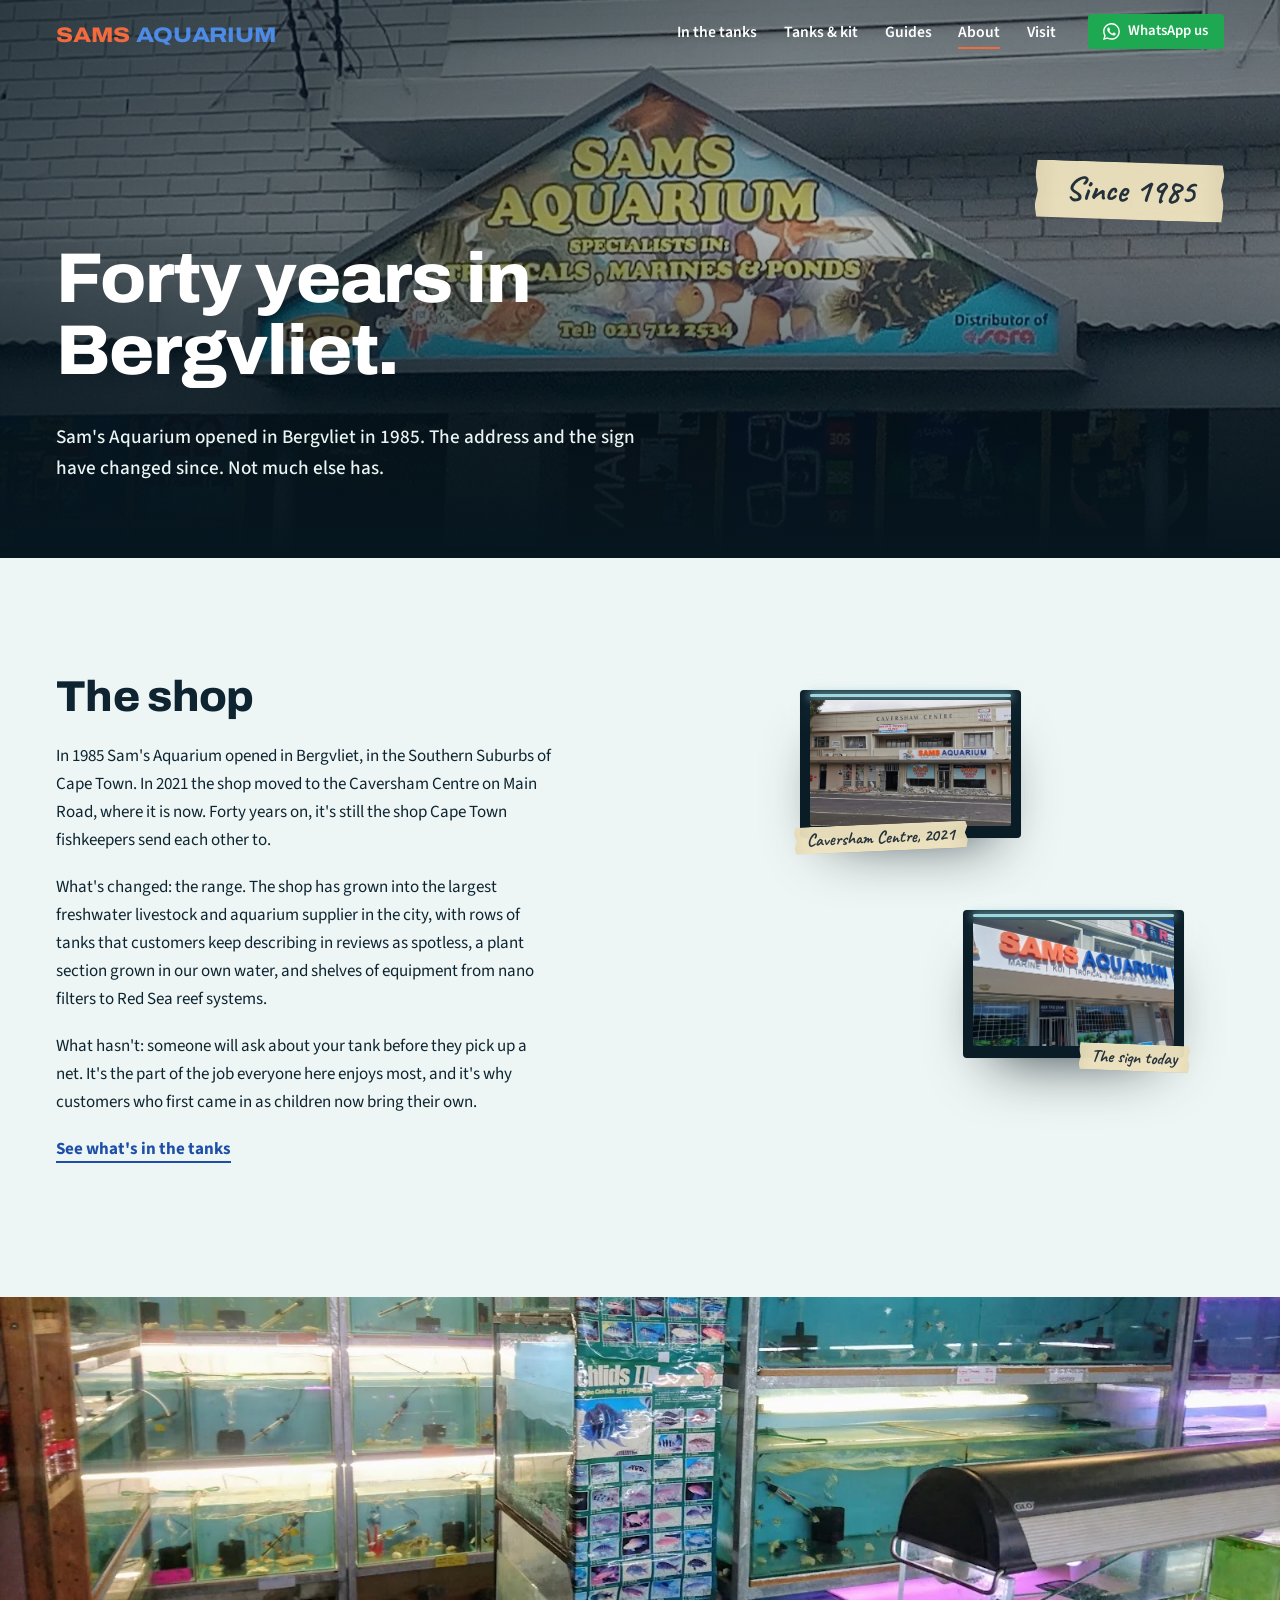
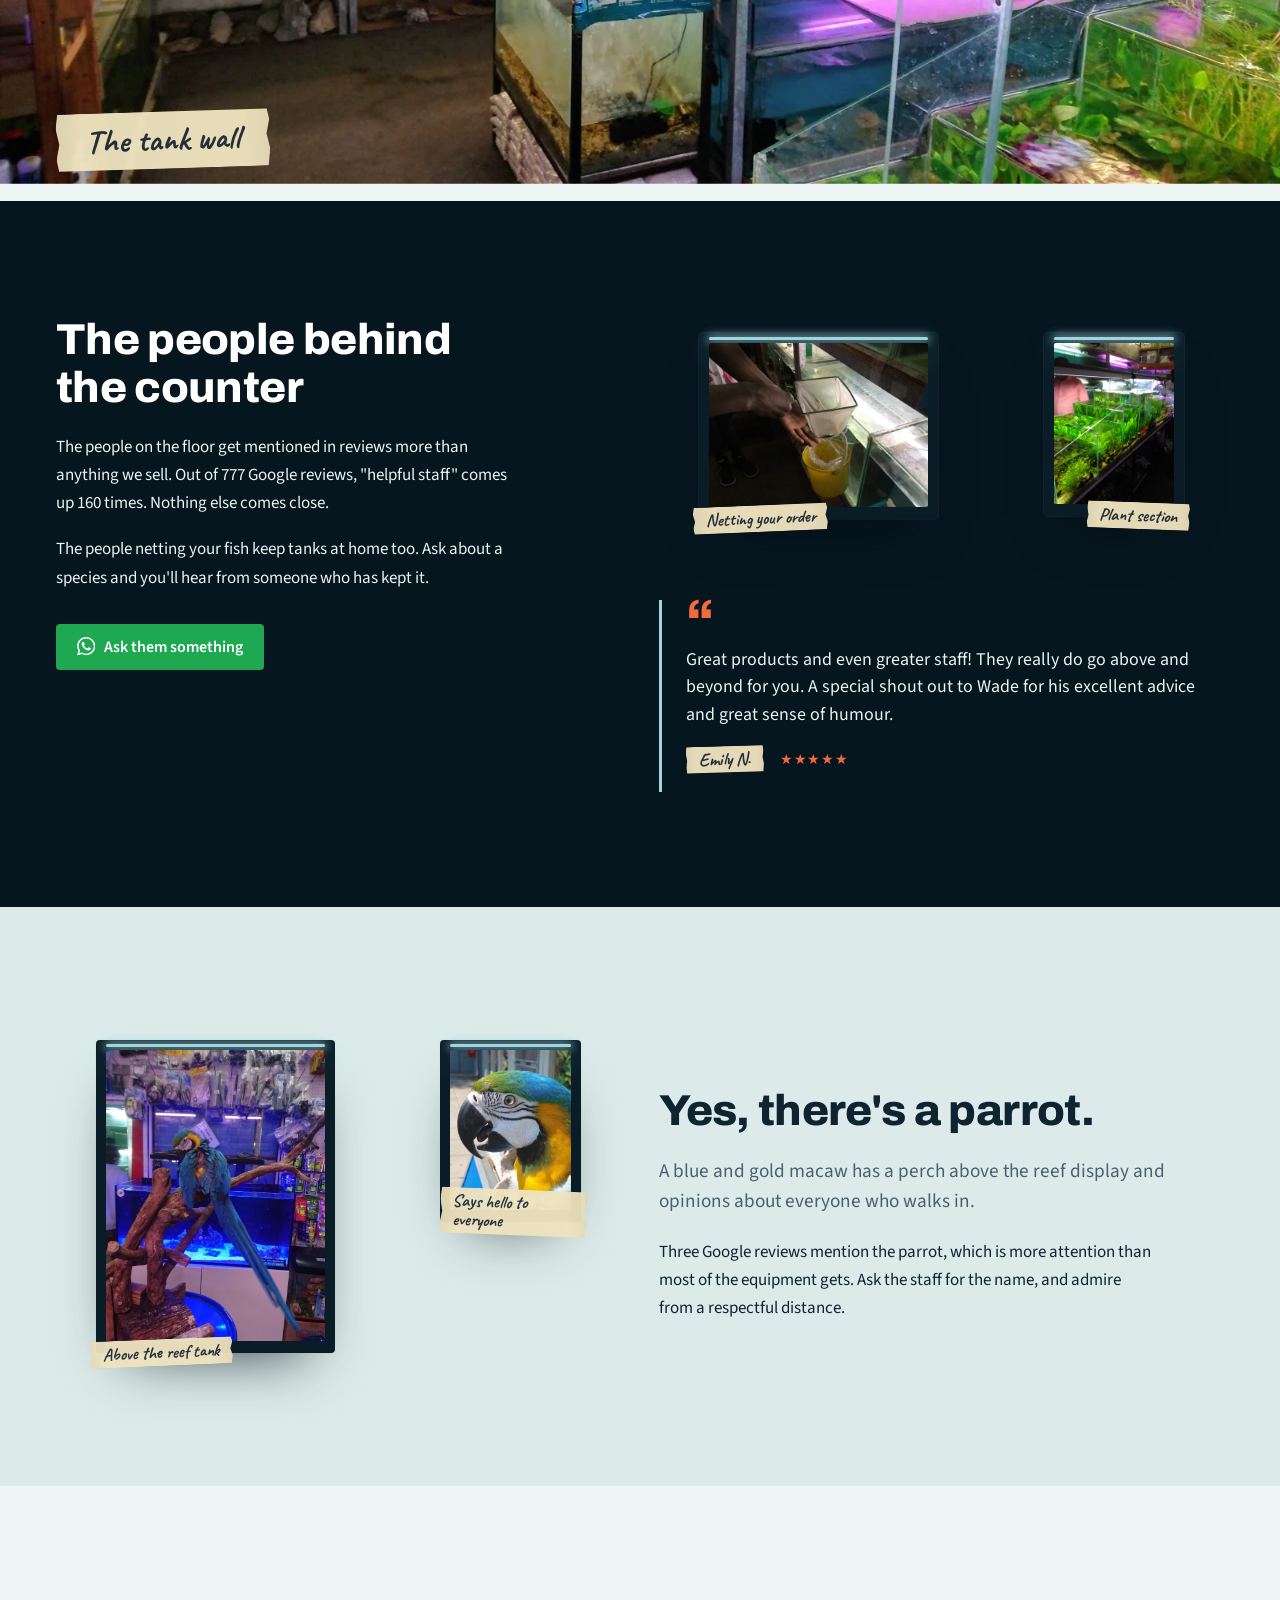
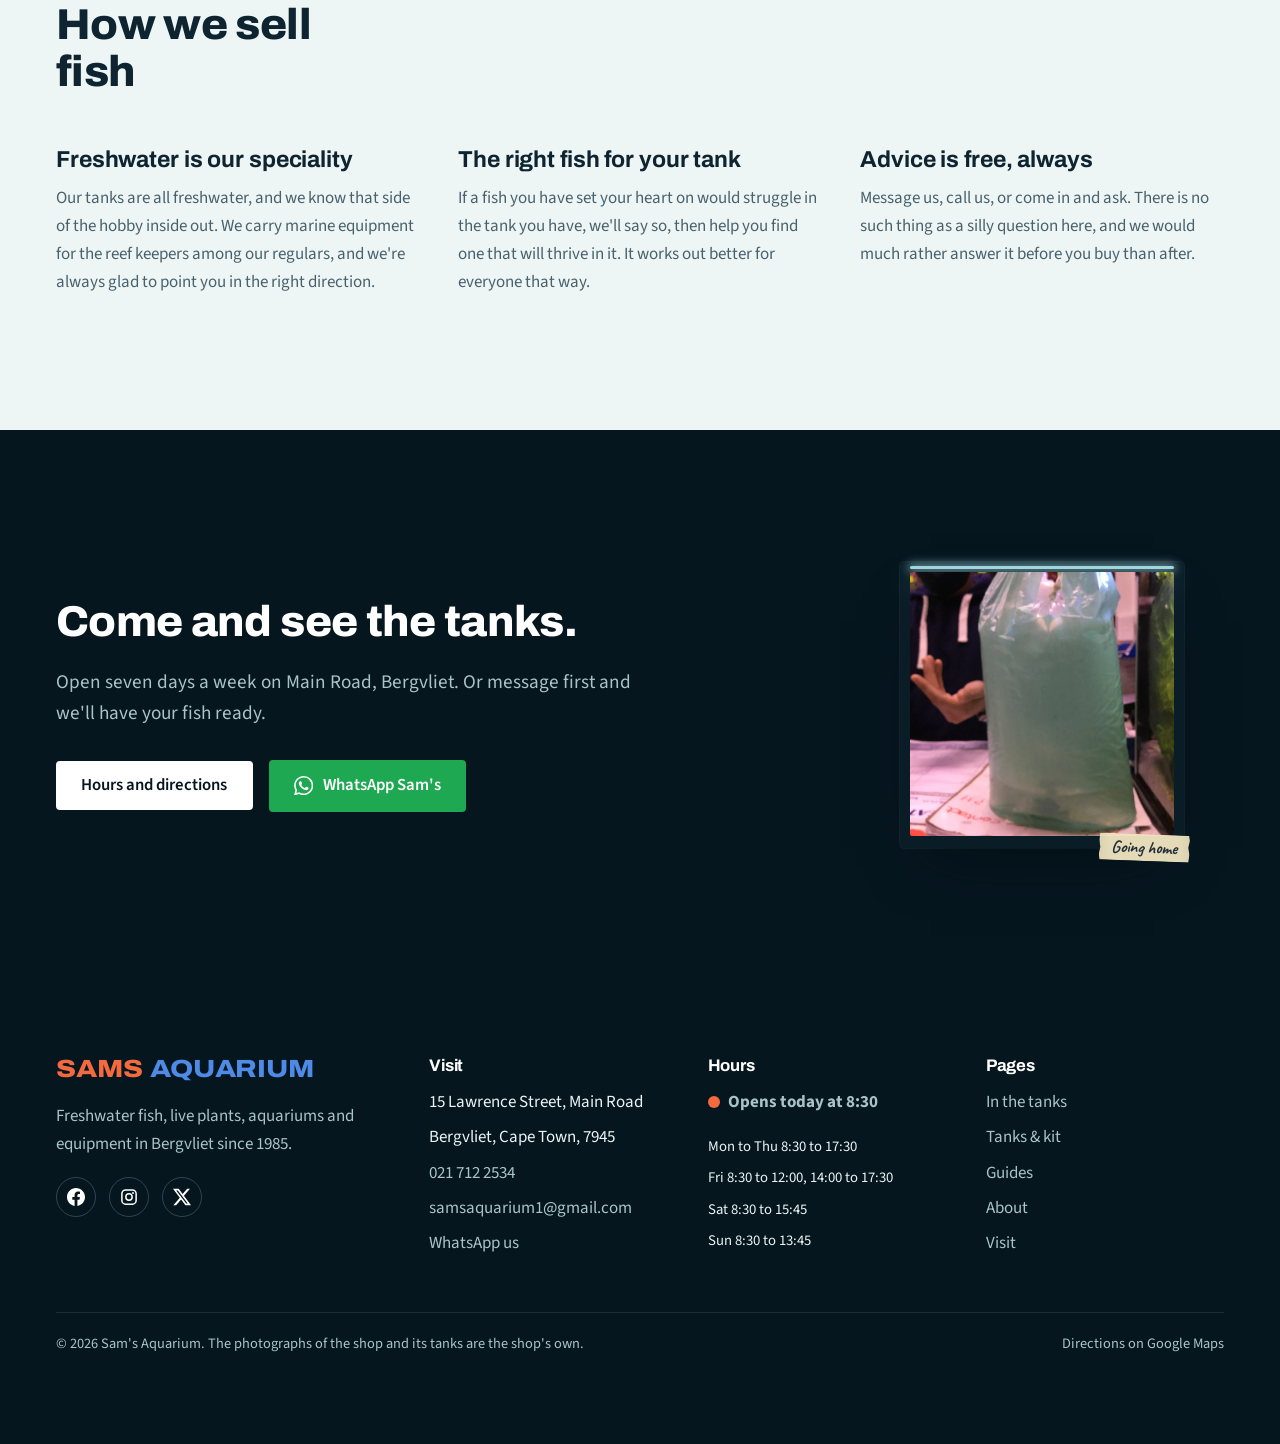
==== about.html @ 5127ecf3 "Sam's Aquarium website Static site: 12 pages, no build step. Preview deployment for the shop to revi" ====
<!DOCTYPE html>
<html lang="en-ZA">
<head>
<meta charset="utf-8">
<script>document.documentElement.classList.add('js');</script>
<meta name="viewport" content="width=device-width, initial-scale=1">
<title>About Sam's Aquarium | Forty years in Bergvliet, Cape Town</title>
<meta name="description" content="Sam's Aquarium opened in Bergvliet in 1985 and has grown into Cape Town's largest freshwater fish and aquarium shop. Meet the people, the tanks and the macaw.">
<link rel="canonical" href="https://samsaquarium.co.za/about.html">
<meta property="og:type" content="website">
<meta property="og:title" content="Forty years in Bergvliet: about Sam's Aquarium">
<meta property="og:description" content="Cape Town's freshwater fish shop since 1985.">
<meta property="og:image" content="https://samsaquarium.co.za/assets/img/storefront-old-sign.webp">
<meta name="theme-color" content="#06161f">
<link rel="icon" href="data:image/svg+xml,%3Csvg xmlns='http://www.w3.org/2000/svg' viewBox='0 0 40 40'%3E%3Ccircle cx='20' cy='20' r='20' fill='%230b2a38'/%3E%3Cpath d='M6 20C10 13 17 10 23 11c4 1 7 4 9 7l5-5v14l-5-5c-2 3-5 6-9 7C17 30 10 27 6 20z' fill='%23f26a3d'/%3E%3Ccircle cx='12' cy='18' r='1.8' fill='%2306161f'/%3E%3C/svg%3E">
<link rel="preconnect" href="https://fonts.googleapis.com">
<link rel="preconnect" href="https://fonts.gstatic.com" crossorigin>
<link href="https://fonts.googleapis.com/css2?family=Archivo:wdth,wght@94..112,600..800&family=Source+Sans+3:ital,wght@0,400..700;1,400..700&family=Caveat:wght@500..700&display=swap" rel="stylesheet">
<link rel="stylesheet" href="assets/css/site.css">
</head>
<body>
<svg xmlns="http://www.w3.org/2000/svg" style="display:none" aria-hidden="true">
  <symbol id="i-wa" viewBox="0 0 24 24"><path fill="currentColor" d="M17.472 14.382c-.297-.149-1.758-.867-2.03-.967-.273-.099-.471-.148-.67.15-.197.297-.767.966-.94 1.164-.173.199-.347.223-.644.075-.297-.15-1.255-.463-2.39-1.475-.883-.788-1.48-1.761-1.653-2.059-.173-.297-.018-.458.13-.606.134-.133.298-.347.446-.52.149-.174.198-.298.298-.497.099-.198.05-.371-.025-.52-.075-.149-.669-1.612-.916-2.207-.242-.579-.487-.5-.669-.51-.173-.008-.371-.01-.57-.01-.198 0-.52.074-.792.372-.272.297-1.04 1.016-1.04 2.479 0 1.462 1.065 2.875 1.213 3.074.149.198 2.096 3.2 5.077 4.487.709.306 1.262.489 1.694.625.712.227 1.36.195 1.871.118.571-.085 1.758-.719 2.006-1.413.248-.694.248-1.289.173-1.413-.074-.124-.272-.198-.57-.347m-5.421 7.403h-.004a9.87 9.87 0 0 1-5.031-1.378l-.361-.214-3.741.982.998-3.648-.235-.374a9.86 9.86 0 0 1-1.51-5.26c.001-5.45 4.436-9.884 9.888-9.884 2.64 0 5.122 1.03 6.988 2.898a9.825 9.825 0 0 1 2.893 6.994c-.003 5.45-4.437 9.884-9.885 9.884m8.413-18.297A11.815 11.815 0 0 0 12.05 0C5.495 0 .16 5.335.157 11.892c0 2.096.547 4.142 1.588 5.945L.057 24l6.305-1.654a11.882 11.882 0 0 0 5.683 1.448h.005c6.554 0 11.89-5.335 11.893-11.893a11.821 11.821 0 0 0-3.48-8.413z"/></symbol>
  <symbol id="i-mark" viewBox="0 0 40 40"><circle cx="20" cy="20" r="20" fill="#0b2a38"/><path d="M6 20C10 13 17 10 23 11c4 1 7 4 9 7l5-5v14l-5-5c-2 3-5 6-9 7C17 30 10 27 6 20z" fill="#f26a3d"/><circle cx="12" cy="18" r="1.8" fill="#06161f"/></symbol>
  <symbol id="i-fb" viewBox="0 0 24 24"><path fill="currentColor" d="M24 12.073c0-6.627-5.373-12-12-12s-12 5.373-12 12c0 5.99 4.388 10.954 10.125 11.854v-8.385H7.078v-3.47h3.047V9.43c0-3.007 1.792-4.669 4.533-4.669 1.312 0 2.686.235 2.686.235v2.953H15.83c-1.491 0-1.956.925-1.956 1.874v2.25h3.328l-.532 3.47h-2.796v8.385C19.612 23.027 24 18.062 24 12.073z"/></symbol>
  <symbol id="i-ig" viewBox="0 0 24 24"><rect x="2.5" y="2.5" width="19" height="19" rx="5" fill="none" stroke="currentColor" stroke-width="2"/><circle cx="12" cy="12" r="4.2" fill="none" stroke="currentColor" stroke-width="2"/><circle cx="17.4" cy="6.6" r="1.3" fill="currentColor"/></symbol>
  <symbol id="i-x" viewBox="0 0 24 24"><path fill="currentColor" d="M18.901 1.153h3.68l-8.04 9.19L24 22.846h-7.406l-5.8-7.584-6.638 7.584H.474l8.6-9.83L0 1.154h7.594l5.243 6.932ZM17.61 20.644h2.039L6.486 3.24H4.298Z"/></symbol>
</svg>
<a class="skip" href="#main">Skip to content</a>

<header class="nav">
  <div class="wrap nav__inner">
    <a class="brand" href="index.html" aria-label="Sams Aquarium home"><span class="wordmark"><b>Sams</b><span>Aquarium</span></span></a>
    <nav aria-label="Main">
      <ul class="nav__links">
        <li><a href="fish.html">In the tanks</a></li>
        <li><a href="aquariums.html">Tanks &amp; kit</a></li>
        <li><a href="guides.html">Guides</a></li>
        <li><a href="about.html">About</a></li>
        <li><a href="visit.html">Visit</a></li>
        <li><a class="btn btn--wa nav__cta" data-wa="I'd like to ask about what you have in stock." href="#"><svg><use href="#i-wa"/></svg>WhatsApp us</a></li>
      </ul>
    </nav>
    <button class="nav__burger" aria-expanded="false" aria-label="Open menu" aria-controls="menu"><svg viewBox="0 0 28 28" aria-hidden="true"><path d="M3 7h22M3 14h22M3 21h22" stroke="currentColor" stroke-width="2.5" stroke-linecap="round"/></svg></button>
  </div>
</header>
<div class="menu" id="menu">
  <ul>
    <li><a href="index.html">Home</a></li>
    <li><a href="fish.html">In the tanks</a></li>
    <li><a href="aquariums.html">Tanks &amp; kit</a></li>
    <li><a href="guides.html">Guides</a></li>
    <li><a href="about.html">About</a></li>
    <li><a href="visit.html">Visit</a></li>
  </ul>
  <a class="btn btn--wa btn--big" data-wa="I'd like to ask about what you have in stock." href="#">WhatsApp Sam's</a>
</div>

<main id="main">

  <section class="page-hero" aria-label="About Sam's Aquarium">
    <div class="hero__bg" data-parallax="0.12"><img src="assets/img/storefront-old-sign.webp" alt="The older Sam's Aquarium sign above the shop entrance" width="1600" height="1200" fetchpriority="high"></div>
    <div class="hero__veil"></div>
    <div class="hero__note"><span class="tape tape--lg tape--right">Since 1985</span></div>
    <div class="wrap hero__content">
      <h1>Forty years in Bergvliet.</h1>
      <p class="lead">Sam's Aquarium opened in Bergvliet in 1985. The address and the sign have changed since. Not much else has.</p>
    </div>
  </section>

  <section class="section">
    <div class="wrap split">
      <div class="c-6">
        <h2>The shop</h2>
        <p>In 1985 Sam's Aquarium opened in Bergvliet, in the Southern Suburbs of Cape Town. In 2021 the shop moved to the Caversham Centre on Main Road, where it is now. Forty years on, it's still the shop Cape Town fishkeepers send each other to.</p>
        <p>What's changed: the range. The shop has grown into the largest freshwater livestock and aquarium supplier in the city, with rows of tanks that customers keep describing in reviews as spotless, a plant section grown in our own water, and shelves of equipment from nano filters to Red Sea reef systems.</p>
        <p>What hasn't: someone will ask about your tank before they pick up a net. It's the part of the job everyone here enjoys most, and it's why customers who first came in as children now bring their own.</p>
        <p><a class="link" href="fish.html">See what's in the tanks</a></p>
      </div>
      <div class="push-5">
        <div class="tank-wall">
          <figure class="tank w-8"><div class="tank__img tank__img--wide"><img src="assets/img/caversham-centre.webp" alt="The Sam's Aquarium shopfront on Main Road, Bergvliet" width="1400" height="645" loading="lazy"></div><figcaption class="tank__label"><span class="tape tape--sm">Caversham Centre, 2021</span></figcaption></figure>
          <figure class="tank w-8 tank--label-right" style="grid-column:5 / span 8"><div class="tank__img tank__img--wide"><img src="assets/img/storefront-sign.webp" alt="The current sign: Marine, Koi, Tropical, Aquariums, Equipment, established 1985" width="1800" height="1012" loading="lazy"></div><figcaption class="tank__label"><span class="tape tape--sm">The sign today</span></figcaption></figure>
        </div>
      </div>
    </div>
  </section>

  <div class="para para--band">
    <img src="assets/img/tank-wall.webp" alt="A wall of stocked freshwater tanks inside the shop" width="1600" height="900" loading="lazy" data-parallax="0.15">
    <div class="para__caption"><span class="tape tape--lg">The tank wall</span></div>
  </div>

  <section class="section section--deep">
    <div class="wrap split">
      <div class="c-5">
        <h2>The people behind the counter</h2>
        <p>The people on the floor get mentioned in reviews more than anything we sell. Out of 777 Google reviews, "helpful staff" comes up 160 times. Nothing else comes close.</p>
        <p>The people netting your fish keep tanks at home too. Ask about a species and you'll hear from someone who has kept it.</p>
        <p class="mt-2"><a class="btn btn--wa" data-wa="I'd like some advice on my tank." href="#"><svg><use href="#i-wa"/></svg>Ask them something</a></p>
      </div>
      <div class="push">
        <div class="tank-wall">
          <figure class="tank w-7"><div class="tank__img"><img src="assets/img/netting-fish.webp" alt="A staff member netting fish from a tank" width="1200" height="900" loading="lazy"></div><figcaption class="tank__label"><span class="tape tape--sm">Netting your order</span></figcaption></figure>
          <figure class="tank w-5 tank--label-right"><div class="tank__img tank__img--tall"><img src="assets/img/plant-rows.webp" alt="Rows of planted tanks in the shop" width="1200" height="1600" loading="lazy"></div><figcaption class="tank__label"><span class="tape tape--sm">Plant section</span></figcaption></figure>
        </div>
        <article class="review mt-4">
          <blockquote>Great products and even greater staff! They really do go above and beyond for you. A special shout out to Wade for his excellent advice and great sense of humour.</blockquote>
          <footer><span class="tape tape--sm">Emily N.</span><span class="stars" aria-label="5 stars">★★★★★</span></footer>
        </article>
      </div>
    </div>
  </section>

  <section class="section section--surface">
    <div class="wrap split">
      <div class="c-6">
        <div class="tank-wall">
          <figure class="tank w-7"><div class="tank__img tank__img--tall"><img src="assets/img/macaw-reef.webp" alt="The blue and gold macaw on its perch above the reef display tank" width="1400" height="2489" loading="lazy"></div><figcaption class="tank__label"><span class="tape tape--sm">Above the reef tank</span></figcaption></figure>
          <figure class="tank w-5 tank--label-right"><div class="tank__img tank__img--tall"><img src="assets/img/macaw-portrait.webp" alt="Close-up of the macaw's face" width="1400" height="1867" loading="lazy"></div><figcaption class="tank__label"><span class="tape tape--sm">Says hello to everyone</span></figcaption></figure>
        </div>
      </div>
      <div class="push offset-top">
        <h2>Yes, there's a parrot.</h2>
        <p class="lead">A blue and gold macaw has a perch above the reef display and opinions about everyone who walks in.</p>
        <p>Three Google reviews mention the parrot, which is more attention than most of the equipment gets. Ask the staff for the name, and admire from a respectful distance.</p>
      </div>
    </div>
  </section>

  <section class="section">
    <div class="wrap">
      <div class="section-head">
        <h2>How we sell fish</h2>
      </div>
      <div class="split">
        <div class="c-4">
          <h3>Freshwater is our speciality</h3>
          <p class="dim">Our tanks are all freshwater, and we know that side of the hobby inside out. We carry marine equipment for the reef keepers among our regulars, and we're always glad to point you in the right direction.</p>
        </div>
        <div class="c-4">
          <h3>The right fish for your tank</h3>
          <p class="dim">If a fish you have set your heart on would struggle in the tank you have, we'll say so, then help you find one that will thrive in it. It works out better for everyone that way.</p>
        </div>
        <div class="c-4">
          <h3>Advice is free, always</h3>
          <p class="dim">Message us, call us, or come in and ask. There is no such thing as a silly question here, and we would much rather answer it before you buy than after.</p>
        </div>
      </div>
    </div>
  </section>

  <section class="section section--deep cta-band">
    <div class="wrap cta-band__inner">
      <div class="cta-band__body">
        <h2>Come and see the tanks.</h2>
        <p class="lead">Open seven days a week on Main Road, Bergvliet. Or message first and we'll have your fish ready.</p>
        <div class="cluster mt-2">
          <a class="btn btn--light btn--big" href="visit.html">Hours and directions</a>
          <a class="btn btn--wa btn--big" data-wa="I'd like to ask about what you have in stock." href="#"><svg><use href="#i-wa"/></svg>WhatsApp Sam's</a>
        </div>
      </div>
      <div class="cta-band__aside">
        <figure class="tank tank--label-right">
          <div class="tank__img tank__img--square"><img src="assets/img/fish-bag.webp" alt="A bag of fish being handed over the counter" width="1400" height="1050" loading="lazy"></div>
          <figcaption class="tank__label"><span class="tape tape--sm">Going home</span></figcaption>
        </figure>
      </div>
    </div>
  </section>

</main>

<footer class="footer">
  <div class="wrap footer__grid">
    <div>
      <a class="brand" href="index.html" aria-label="Sams Aquarium home"><span class="wordmark"><b>Sams</b><span>Aquarium</span></span></a>
      <p class="mt-1">Freshwater fish, live plants, aquariums and equipment in Bergvliet since 1985.</p>
      <div class="socials">
        <a href="https://www.facebook.com/samsaquariumbergvliet/" target="_blank" rel="noopener" aria-label="Sam's Aquarium on Facebook"><svg><use href="#i-fb"/></svg></a>
        <a href="https://www.instagram.com/samsaquarium/" target="_blank" rel="noopener" aria-label="Sam's Aquarium on Instagram"><svg><use href="#i-ig"/></svg></a>
        <a href="https://x.com/aquarium_sam" target="_blank" rel="noopener" aria-label="Sam's Aquarium on X"><svg><use href="#i-x"/></svg></a>
      </div>
    </div>
    <div>
      <h4>Visit</h4>
      <ul>
        <li>15 Lawrence Street, Main Road</li>
        <li>Bergvliet, Cape Town, 7945</li>
        <li><a href="tel:+27217122534">021 712 2534</a></li>
        <li><a href="mailto:samsaquarium1@gmail.com">samsaquarium1@gmail.com</a></li>
        <li><a data-wa="I'd like to ask about what you have in stock." href="#">WhatsApp us</a></li>
      </ul>
    </div>
    <div>
      <h4>Hours</h4>
      <p class="open-now" data-open-now>Open 7 days a week</p>
      <ul class="small">
        <li>Mon to Thu 8:30 to 17:30</li>
        <li>Fri 8:30 to 12:00, 14:00 to 17:30</li>
        <li>Sat 8:30 to 15:45</li>
        <li>Sun 8:30 to 13:45</li>
      </ul>
    </div>
    <div>
      <h4>Pages</h4>
      <ul>
        <li><a href="fish.html">In the tanks</a></li>
        <li><a href="aquariums.html">Tanks &amp; kit</a></li>
        <li><a href="guides.html">Guides</a></li>
        <li><a href="about.html">About</a></li>
        <li><a href="visit.html">Visit</a></li>
      </ul>
    </div>
  </div>
  <div class="wrap footer__bottom">
    <span>© <span data-year>2026</span> Sam's Aquarium. The photographs of the shop and its tanks are the shop's own.</span>
    <a href="https://maps.app.goo.gl/krWGz6CrjPNxJzxE7" target="_blank" rel="noopener">Directions on Google Maps</a>
  </div>
</footer>

<a class="wa-float" data-wa="I'd like to ask about what you have in stock." href="#" aria-label="Message Sam's Aquarium on WhatsApp"><svg><use href="#i-wa"/></svg><span>WhatsApp us</span></a>

<script src="assets/js/site.js"></script>
</body>
</html>
---- assets/css/site.css ----
/* ==========================================================================
   Sam's Aquarium — site.css
   Palette is taken from the shop itself: deep tank water, LED-lit glass,
   and the orange + blue of the sign on Main Road.
   ========================================================================== */

:root {
  --ink: #06161f;        /* deep water, the darkest tone on the site */
  --deep: #0b2a38;       /* tank depth */
  --teal: #146475;       /* mid water */
  --teal-2: #1e8a9a;     /* lit water */
  --glass: #9fd6dd;      /* LED strip on glass */
  --foam: #eef6f5;       /* light page background (pale aqua, not cream) */
  --foam-2: #dcebea;     /* light surface, a tone down */
  --orange: #f26a3d;     /* the sign */
  --orange-2: #d8532a;   /* pressed orange */
  --blue: #1e4fa8;       /* the sign */
  --tape: #efe3bf;       /* masking tape on the tanks */
  --tape-ink: #23303a;   /* marker on tape */
  --wa: #25d366;         /* WhatsApp green, used only on WhatsApp actions */
  --wa-2: #1da851;

  --text: #0e2430;
  --text-dim: #48616d;
  --on-dark: #eaf4f3;
  --on-dark-dim: #a9c4c8;

  --font: "Archivo", "Helvetica Neue", Arial, sans-serif;
  --font-body: "Source Sans 3", "Segoe UI", "Helvetica Neue", Arial, sans-serif;
  --hand: "Caveat", "Segoe Print", cursive;

  --wrap: 1240px;
  --gutter: clamp(16px, 5vw, 56px);
  --radius: 6px;
  --shadow-tank: 0 30px 60px -30px rgba(2, 12, 18, .8), 0 0 0 1px rgba(159, 214, 221, .08);
  --ease: cubic-bezier(.22, .61, .36, 1);
}

/* --------------------------------------------------------------------------
   Base
   -------------------------------------------------------------------------- */
*, *::before, *::after { box-sizing: border-box; }
html { scroll-behavior: smooth; -webkit-text-size-adjust: 100%; }
body {
  margin: 0;
  font-family: var(--font-body);
  font-size: 1.0625rem;
  line-height: 1.65;
  color: var(--text);
  background: var(--foam);
  font-variation-settings: "wdth" 100;
  -webkit-font-smoothing: antialiased;
  overflow-x: hidden;
}
img { display: block; max-width: 100%; height: auto; }
a { color: inherit; }
p { margin: 0 0 1.1em; max-width: 62ch; }
ul, ol { padding-left: 1.2em; }
li { margin-bottom: .35em; }
strong { font-weight: 700; }
:focus-visible { outline: 3px solid var(--orange); outline-offset: 3px; }
.sr-only { position: absolute; width: 1px; height: 1px; overflow: hidden; clip: rect(0 0 0 0); white-space: nowrap; }
.skip {
  position: absolute; left: 12px; top: -60px; z-index: 200;
  background: var(--orange); color: #fff; padding: .6em 1em; border-radius: var(--radius);
  font-weight: 700; text-decoration: none;
}
.skip:focus { top: 12px; }

/* Type scale: base 17px, ratio ~1.25, headlines lean on Archivo's width axis */
h1, h2, h3, h4 { margin: 0 0 .5em; font-family: var(--font); line-height: 1.1; font-weight: 700; letter-spacing: -.015em; }
h1 { font-size: clamp(2.5rem, 5.6vw, 4.4rem); font-weight: 800; font-variation-settings: "wdth" 104; line-height: 1.02; }
h2 { font-size: clamp(1.8rem, 3.4vw, 2.7rem); font-weight: 800; font-variation-settings: "wdth" 102; }
h3 { font-size: clamp(1.2rem, 1.8vw, 1.45rem); font-variation-settings: "wdth" 100; font-weight: 700; letter-spacing: -.005em; }
h4 { font-size: 1.05rem; font-weight: 700; }
.display {
  font-family: var(--font);
  font-size: clamp(2.7rem, 7.2vw, 5.9rem);
  font-weight: 800;
  font-variation-settings: "wdth" 106;
  line-height: 1.0;
  letter-spacing: -.022em;
}
.lead { font-size: clamp(1.13rem, 1.5vw, 1.3rem); line-height: 1.58; color: var(--text-dim); max-width: 58ch; }
.on-dark .lead, .section--deep .lead { color: var(--on-dark-dim); }
.small { font-size: .92rem; font-variation-settings: "wdth" 94; }
.dim { color: var(--text-dim); }
.on-dark .dim, .section--deep .dim { color: var(--on-dark-dim); }
.measure { max-width: 62ch; }
.nowrap { white-space: nowrap; }

/* --------------------------------------------------------------------------
   Layout
   -------------------------------------------------------------------------- */
.wrap { width: min(100% - 2 * var(--gutter), var(--wrap)); margin-inline: auto; }
.section { padding-block: clamp(4rem, 9vw, 7.5rem); position: relative; }
.section--tight { padding-block: clamp(2.5rem, 5vw, 4rem); }
.section--deep { background: var(--ink); color: var(--on-dark); }
.section--deep h1, .section--deep h2, .section--deep h3 { color: #fff; }
.section--surface { background: var(--foam-2); }
.section--white { background: #fff; }

.split { display: grid; grid-template-columns: repeat(12, 1fr); gap: clamp(1.5rem, 3vw, 3rem); align-items: start; }
.split > .c-7 { grid-column: span 7; }
.split > .c-6 { grid-column: span 6; }
.split > .c-5 { grid-column: span 5; }
.split > .c-4 { grid-column: span 4; }
.split > .c-8 { grid-column: span 8; }
.split > .push { grid-column: 7 / span 6; }
.split > .push-5 { grid-column: 8 / span 5; }
.split > .offset-top { padding-top: clamp(1rem, 5vw, 5rem); }
@media (max-width: 900px) {
  .split > [class*="c-"], .split > .push, .split > .push-5 { grid-column: 1 / -1; }
  .split > .offset-top { padding-top: 0; }
}

.stack > * + * { margin-top: 1.25rem; }
.cluster { display: flex; flex-wrap: wrap; gap: .8rem 1rem; align-items: center; }

/* Section heading with an optional hand-written tape note beside it */
.section-head { margin-bottom: clamp(2rem, 4vw, 3.5rem); max-width: 40ch; }
@media (max-width: 600px) { .section-head { max-width: none; } }
/* headings marked h-fit are sized by site.js to sit on one line on a phone */
.h-fit.is-fit { white-space: nowrap; }
.section-head h2 { margin-bottom: .35em; }

/* --------------------------------------------------------------------------
   Buttons: solid, square-cornered, no glow, no lift
   -------------------------------------------------------------------------- */
.btn {
  font-family: var(--font-body);
  display: inline-flex; align-items: center; gap: .55em;
  padding: .8em 1.25em;
  border-radius: 4px;
  background: var(--orange); color: #fff;
  font-weight: 600; font-size: 1rem; line-height: 1;
  text-decoration: none; border: 1.5px solid transparent;
  transition: background-color .2s, color .2s, border-color .2s;
  cursor: pointer;
}
.btn:hover { background: var(--orange-2); }
.btn svg { width: 1.15em; height: 1.15em; flex: none; }
.btn--wa { background: #1da851; }
.btn--wa:hover { background: #178f45; }
.btn--ghost { background: transparent; color: inherit; border-color: currentColor; }
.btn--ghost:hover { background: rgba(14, 36, 48, .06); }
.section--deep .btn--ghost:hover, .page-hero .btn--ghost:hover { background: rgba(255, 255, 255, .1); }
.btn--light { background: #fff; color: var(--ink); }
.btn--light:hover { background: var(--foam-2); }
.btn--big { font-size: 1.05rem; padding: .9em 1.45em; }
.nav__cta.btn { padding: .55em 1em; font-size: .92rem; }
.link {
  color: var(--blue); font-weight: 700; text-decoration: none;
  background-image: linear-gradient(currentColor, currentColor);
  background-size: 100% 2px; background-repeat: no-repeat; background-position: 0 100%;
  padding-bottom: 2px;
}
.section--deep .link, .on-dark .link { color: var(--glass); }
.link:hover { background-size: 0 2px; }

/* --------------------------------------------------------------------------
   Masking tape labels (copied from the real tank labels in the shop)
   -------------------------------------------------------------------------- */
.tape {
  display: inline-block;
  font-family: var(--hand);
  font-weight: 700;
  font-size: 1.35rem;
  line-height: 1.1;
  color: var(--tape-ink);
  background:
    linear-gradient(90deg, rgba(0, 0, 0, .04), transparent 12%, transparent 88%, rgba(0, 0, 0, .04)),
    var(--tape);
  padding: .3em .9em .35em;
  transform: rotate(-2deg);
  box-shadow: 0 2px 4px rgba(0, 0, 0, .18);
  clip-path: polygon(1% 0, 99% 2%, 100% 20%, 98.5% 45%, 100% 70%, 99% 100%, 1% 98%, 0 78%, 1.5% 52%, 0 25%);
  opacity: .96;
}
.tape--right { transform: rotate(1.5deg); }
.tape--sm { font-size: 1.1rem; padding: .2em .7em .25em; }
.tape--lg { font-size: clamp(1.6rem, 2.6vw, 2.2rem); }
.tape--price { color: var(--orange-2); }

/* --------------------------------------------------------------------------
   The "tank": the one layout primitive used for photos of what's in the shop.
   Dark frame, a light strip along the top that switches on when it scrolls
   into view, and a tape label like the ones on the real tanks.
   -------------------------------------------------------------------------- */
.tank {
  position: relative;
  background: #0a1d27;
  border-radius: 4px;
  padding: 10px 10px 12px;
  box-shadow: var(--shadow-tank);
  overflow: visible;
}
.tank::before {
  content: "";
  position: absolute; left: 10px; right: 10px; top: 4px; height: 3px;
  border-radius: 2px;
  background: #22434f;
  transition: background-color .9s var(--ease), box-shadow .9s var(--ease);
}
.tank.is-lit::before {
  background: var(--glass);
  box-shadow: 0 0 10px 2px rgba(159, 214, 221, .7), 0 12px 30px 6px rgba(159, 214, 221, .12);
}
.tank__img { border-radius: 2px; overflow: hidden; aspect-ratio: 4 / 3; background: var(--deep); }
.tank__img--tall { aspect-ratio: 3 / 4; }
.tank__img--wide { aspect-ratio: 16 / 10; }
.tank__img--square { aspect-ratio: 1; }
.tank__img img {
  width: 100%; height: 100%; object-fit: cover;
  filter: brightness(.8) saturate(.95);
  transition: filter 1s var(--ease), transform 1.4s var(--ease);
}
.tank.is-lit .tank__img img { filter: brightness(1) saturate(1); }
.tank:hover .tank__img img { transform: scale(1.03); }
.tank__label { position: absolute; left: -6px; bottom: -14px; z-index: 2; }
.tank__label .tape { transform: rotate(-2.5deg); }
.tank--label-right .tank__label { left: auto; right: -6px; }
.tank--label-right .tank__label .tape { transform: rotate(2deg); }

/* A wall of tanks, as in the shop */
.tank-wall { display: grid; grid-template-columns: repeat(12, 1fr); gap: clamp(1.5rem, 3vw, 2.5rem) clamp(1rem, 2vw, 1.75rem); }
.tank-wall > * { grid-column: span 4; align-self: start; }
.tank-wall > .w-6 { grid-column: span 6; }
.tank-wall > .w-8 { grid-column: span 8; }
.tank-wall > .w-3 { grid-column: span 3; }
.tank-wall > .w-5 { grid-column: span 5; }
.tank-wall > .w-7 { grid-column: span 7; }
@media (max-width: 900px) {
  .tank-wall > *, .tank-wall > .w-6, .tank-wall > .w-8, .tank-wall > .w-3, .tank-wall > .w-5, .tank-wall > .w-7 { grid-column: span 6; }
}
@media (max-width: 560px) {
  .tank-wall > *, .tank-wall > .w-6, .tank-wall > .w-8, .tank-wall > .w-3, .tank-wall > .w-5, .tank-wall > .w-7 { grid-column: 1 / -1; }
}

/* Category entries: a tank plus a paragraph of what's usually in it */
.stock { display: grid; grid-template-columns: repeat(12, 1fr); gap: clamp(1.5rem, 3vw, 3rem); align-items: center; padding-block: clamp(2rem, 4vw, 3.5rem); }
.stock + .stock { border-top: 1px solid rgba(14, 36, 48, .1); }
.section--deep .stock + .stock { border-top-color: rgba(159, 214, 221, .12); }
.stock__media { grid-column: span 5; }
.stock__body { grid-column: 7 / span 6; }
.stock:nth-child(even) .stock__media { grid-column: 8 / span 5; grid-row: 1; }
.stock:nth-child(even) .stock__body { grid-column: 1 / span 6; grid-row: 1; }
.stock__body h3 { font-size: clamp(1.5rem, 2.4vw, 2rem); }
.stock__list { columns: 2; column-gap: 2rem; padding-left: 1.1em; margin: 1rem 0 1.25rem; }
.stock__list li { break-inside: avoid; }
@media (max-width: 900px) {
  .stock__media, .stock__body, .stock:nth-child(even) .stock__media, .stock:nth-child(even) .stock__body { grid-column: 1 / -1; grid-row: auto; }
  .stock__list { columns: 1; }
}

/* --------------------------------------------------------------------------
   Navigation
   -------------------------------------------------------------------------- */
.nav {
  position: fixed; inset: 0 0 auto 0; z-index: 100;
  padding-block: 14px;
  color: #fff;
  transition: background-color .4s var(--ease), padding .4s var(--ease), box-shadow .4s var(--ease);
}
.nav.is-solid { position: sticky; }
.nav.is-scrolled, .nav.is-solid {
  background: rgba(6, 22, 31, .88);
  backdrop-filter: blur(14px);
  -webkit-backdrop-filter: blur(14px);
  padding-block: 8px;
  box-shadow: 0 1px 0 rgba(159, 214, 221, .12);
}
.nav__inner { display: flex; align-items: center; justify-content: space-between; gap: 1rem; }
.brand { display: inline-flex; align-items: center; gap: .55rem; text-decoration: none; color: #fff; }
.brand__mark { width: 40px; height: 40px; flex: none; }
.brand__word { font-family: var(--font); font-weight: 800; font-variation-settings: "wdth" 108; letter-spacing: -.02em; font-size: 1.35rem; line-height: 1; }
.brand__word em { font-style: normal; color: var(--orange); }
.brand__word small { display: block; font-weight: 500; font-variation-settings: "wdth" 96; font-size: .72rem; letter-spacing: .01em; color: var(--on-dark-dim); margin-top: 3px; }
.nav__links { display: flex; gap: clamp(.6rem, 1.6vw, 1.5rem); align-items: center; list-style: none; margin: 0; padding: 0; }
.nav__links a { position: relative; text-decoration: none; font-weight: 600; font-size: .98rem; padding: .5em .2em; }
.nav__links a::after { content: ""; position: absolute; left: .2em; right: .2em; bottom: .1em; height: 2px; background: var(--orange); transform: scaleX(0); transform-origin: left; transition: transform .32s var(--ease); }
.nav__links a:hover::after, .nav__links a[aria-current="page"]::after { transform: scaleX(1); }
.nav__links .btn::after { display: none; }
.nav__cta { margin-left: .5rem; }
.nav__burger {
  display: none; width: 46px; height: 46px; border: 0; background: transparent; color: #fff; cursor: pointer;
  border-radius: 8px;
}
.nav__burger svg { width: 28px; height: 28px; }
@media (max-width: 900px) {
  .nav__links { display: none; }
  .nav__burger { display: inline-grid; place-items: center; }
  .nav__cta { display: none; }
}
.menu {
  position: fixed; inset: 0; z-index: 99; background: var(--ink); color: #fff;
  display: grid; align-content: center; padding: 20vh var(--gutter) 10vh;
  transform: translateY(-100%); transition: transform .5s var(--ease); visibility: hidden;
}
.menu.is-open { transform: none; visibility: visible; }
.menu ul { list-style: none; margin: 0; padding: 0; }
.menu a { text-decoration: none; font-family: var(--font); font-size: clamp(2rem, 8vw, 3rem); font-weight: 800; font-variation-settings: "wdth" 104; line-height: 1.3; display: block; }
.menu a[aria-current="page"] { color: var(--orange); }
.menu .btn { margin-top: 2rem; font-size: 1.1rem; justify-self: start; font-variation-settings: "wdth" 100; line-height: 1; }
body.menu-open { overflow: hidden; }

/* --------------------------------------------------------------------------
   Home hero: the words beside the photograph, neither covering the other
   -------------------------------------------------------------------------- */
.home-hero {
  display: grid; grid-template-columns: minmax(0, 46fr) minmax(0, 54fr);
  background: var(--foam); color: var(--text);
  min-height: min(780px, calc(100svh - 56px));
}
.home-hero__text {
  display: grid; align-items: center;
  padding: clamp(3rem, 7vw, 6rem) clamp(1.5rem, 4vw, 3.5rem) clamp(3rem, 7vw, 6rem) max(var(--gutter), calc((100vw - var(--wrap)) / 2));
}
.home-hero__inner { max-width: 34rem; }
.home-hero .display { color: var(--ink); font-size: clamp(2.4rem, 4.6vw, 4.4rem); max-width: 13ch; margin-bottom: .4em; }
.home-hero .lead { color: var(--text-dim); max-width: 44ch; }
.home-hero__ctas { margin-top: 1.6rem; }
.home-hero__photo { position: relative; margin: 0; overflow: hidden; background: var(--ink); min-height: 380px; }
.home-hero__photo img { position: absolute; inset: -6% 0; width: 100%; height: 112%; object-fit: cover; object-position: 50% 50%; will-change: transform; }
.home-hero__photo figcaption { position: absolute; left: clamp(1rem, 3vw, 2rem); bottom: clamp(1rem, 3vw, 2rem); z-index: 2; }
@media (max-width: 900px) {
  .home-hero { grid-template-columns: 1fr; min-height: 0; }
  .home-hero__photo { order: -1; aspect-ratio: 4 / 3; max-height: 62vh; min-height: 0; }
  .home-hero__text { padding: clamp(2.2rem, 7vw, 3.5rem) var(--gutter); }
}

/* Shared by the inner page heroes */
.hero__bg { position: absolute; inset: -12% 0; z-index: 0; will-change: transform; }
.hero__bg img { width: 100%; height: 100%; object-fit: cover; object-position: center 40%; }
.hero__veil {
  position: absolute; inset: 0; z-index: 1;
  background:
    linear-gradient(180deg, rgba(6, 22, 31, .5) 0%, rgba(6, 22, 31, .22) 40%, rgba(6, 22, 31, .72) 78%, var(--ink) 100%),
    linear-gradient(90deg, rgba(6, 22, 31, .6) 0%, rgba(6, 22, 31, .1) 62%);
}
.hero__content { position: relative; z-index: 3; padding-block: clamp(1rem, 3vh, 2rem); }
.hero__ctas { margin-top: 1.6rem; }
.hero__note { position: absolute; z-index: 3; right: var(--gutter); top: 18vh; }
@media (max-width: 900px) { .hero__note { top: auto; bottom: calc(100% - 20vh); right: var(--gutter); } }
@media (max-width: 600px) { .hero__note { display: none; } }

/* Page hero for inner pages: shorter, photo with parallax */
.page-hero {
  position: relative; min-height: 62svh; display: grid; align-items: end;
  color: #fff; overflow: hidden; background: var(--ink); padding-top: 110px;
}
.page-hero--short { min-height: 46svh; }
.page-hero .hero__content { padding-bottom: clamp(2.5rem, 6vh, 4rem); }
.page-hero h1 { max-width: 14ch; }
.page-hero .lead { color: var(--on-dark); font-weight: 500; }

.section--deep > .wrap { position: relative; z-index: 1; }

/* --------------------------------------------------------------------------
   Home: the problem, the guide, the plan
   -------------------------------------------------------------------------- */
.problem { display: grid; grid-template-columns: repeat(12, 1fr); gap: clamp(1.5rem, 3vw, 3rem); }
.problem__head { grid-column: span 5; }
.problem__list { grid-column: 7 / span 6; list-style: none; margin: 0; padding: 0; }
.problem__list li { padding: 1.4rem 0; border-top: 1px solid rgba(14, 36, 48, .12); }
.problem__list li:last-child { border-bottom: 1px solid rgba(14, 36, 48, .12); }
.problem__list h3 { margin-bottom: .3em; }
.problem__list p { margin: 0; color: var(--text-dim); }
@media (max-width: 900px) { .problem__head, .problem__list { grid-column: 1 / -1; } }

.guide { display: grid; grid-template-columns: repeat(12, 1fr); gap: clamp(1.5rem, 3vw, 3rem); align-items: center; }
.guide__media { grid-column: span 6; position: relative; }
.guide__media .tank + .tank { position: absolute; right: -6%; bottom: -14%; width: 46%; }
.guide__body { grid-column: 8 / span 5; }
@media (max-width: 900px) {
  .guide__media, .guide__body { grid-column: 1 / -1; }
  .guide__media { margin-bottom: 3rem; }
  .guide__media .tank + .tank { right: 0; bottom: -10%; width: 44%; }
}

/* What the Google reviews mention: the rating, then a small bar chart with
   the topics on tape. The bars grow in when the block scrolls into view. */
.shelf {
  display: grid; grid-template-columns: repeat(12, 1fr); gap: clamp(1.5rem, 3vw, 3rem); align-items: start;
  margin-top: clamp(2.5rem, 5vw, 4rem); padding-top: clamp(1.8rem, 3vw, 2.5rem);
  border-top: 1px solid rgba(14, 36, 48, .14);
}
.shelf__score { grid-column: span 4; }
.shelf__chart { grid-column: 6 / span 7; }
.shelf__rating { display: flex; align-items: center; gap: .9rem; margin: 0 0 .5rem; }
.shelf__rating b {
  font-family: var(--font); font-weight: 800; font-variation-settings: "wdth" 104;
  font-size: clamp(3.6rem, 6vw, 5.2rem); line-height: .9; letter-spacing: -.03em; color: var(--ink);
}
.shelf__stars { position: relative; display: inline-block; font-size: 1.4rem; line-height: 1; letter-spacing: .06em; color: rgba(14, 36, 48, .16); white-space: nowrap; }
.shelf__stars::after { content: "\2605\2605\2605\2605\2605"; position: absolute; left: 0; top: 0; width: var(--pct, 100%); overflow: hidden; color: var(--orange); }
.shelf__title { color: var(--text-dim); margin: 0 0 1.1rem; }
.shelf__bars {
  list-style: none; margin: 0; padding: 0;
  display: grid; grid-template-columns: max-content minmax(0, 1fr) 2.6rem; column-gap: .9rem; row-gap: .55rem; align-items: center;
}
.shelf__bars li { display: contents; }
.shelf__bars .tape { justify-self: start; transform: rotate(-1deg); }
.shelf__bars li:nth-child(2n) .tape { transform: rotate(.8deg); }
.shelf__bars i {
  display: block; height: 14px; min-width: 4px;
  width: calc(var(--n) / 160 * 100%);
  background: var(--teal-2); transform-origin: left center;
}
.shelf__bars li:first-child i { background: var(--orange); }
.shelf__bars b {
  text-align: right; color: var(--ink);
  font-family: var(--font); font-weight: 800; font-variation-settings: "wdth" 104; font-size: 1.15rem; font-variant-numeric: tabular-nums;
}
html.js .shelf__bars i { transform: scaleX(0); transition: transform .9s var(--ease) calc((var(--i, 1) - 1) * 70ms); }
html.js .shelf.is-in .shelf__bars i { transform: none; }
@media (max-width: 900px) { .shelf__score, .shelf__chart { grid-column: 1 / -1; } }
@media (max-width: 600px) {
  .shelf__bars { column-gap: .7rem; row-gap: .5rem; grid-template-columns: max-content minmax(0, 1fr) 2.2rem; }
  .shelf__bars .tape { font-size: 1rem; padding: .18em .6em .22em; }
  .shelf__bars i { height: 12px; }
  .shelf__bars b { font-size: 1.05rem; }
}

.steps { display: grid; grid-template-columns: repeat(3, 1fr); gap: clamp(1.5rem, 3vw, 3rem); counter-reset: step; }
.step { position: relative; padding-top: 1.2rem; }
.step__num { position: absolute; top: -1.6rem; left: -.4rem; }
.step__num .tape { font-size: 2rem; padding: .05em .6em .1em; }
.step h3 { margin-top: .6rem; }
.step p { color: var(--text-dim); margin: 0; }
.section--deep .step p { color: var(--on-dark-dim); }
@media (max-width: 760px) { .steps { grid-template-columns: 1fr; gap: 3rem; } }

/* Reviews: quoted as written, name on tape like the tank labels */
.reviews { display: grid; grid-template-columns: repeat(12, 1fr); gap: clamp(2rem, 4vw, 3.5rem) clamp(1.5rem, 3vw, 2.5rem); align-items: start; }
.review { grid-column: span 4; position: relative; padding: .2rem 0 1.2rem 1.5rem; border-left: 3px solid var(--teal-2); }
.review--wide { grid-column: span 6; }
.review blockquote { margin: 0; font-size: 1.12rem; line-height: 1.55; }
.review--wide blockquote { font-size: 1.22rem; }
.review blockquote::before { content: "\201C"; display: block; font-size: 3.4rem; line-height: .6; color: var(--orange); font-family: var(--font); font-weight: 800; margin-bottom: .6rem; font-variation-settings: "wdth" 108; }
.review footer { margin-top: 1.1rem; display: flex; align-items: center; gap: 1rem; font-size: .92rem; color: var(--text-dim); }
.review footer .tape { font-size: 1.15rem; padding: .15em .7em .2em; }
.review .stars { color: var(--orange); letter-spacing: .05em; font-size: .9rem; }
.section--deep .review { border-left-color: var(--glass); }
.section--deep .review footer { color: var(--on-dark-dim); }
@media (max-width: 900px) { .review, .review--wide { grid-column: span 6; } }
@media (max-width: 600px) { .review, .review--wide { grid-column: 1 / -1; } }

/* Big calls to action */
.cta-band { position: relative; overflow: hidden; }
.cta-band__inner { display: grid; grid-template-columns: repeat(12, 1fr); gap: clamp(1.5rem, 3vw, 3rem); align-items: center; }
.cta-band__body { grid-column: span 7; }
.cta-band__aside { grid-column: 9 / span 4; }
@media (max-width: 900px) { .cta-band__body, .cta-band__aside { grid-column: 1 / -1; } }

/* Success / failure: two columns, stated plainly */
.contrast { display: grid; grid-template-columns: 1fr 1fr; gap: clamp(1.5rem, 3vw, 3rem); }
.contrast > div { padding: 1.6rem 0 0; border-top: 3px solid var(--orange); }
.contrast > div + div { border-top-color: var(--teal-2); }
.contrast ul { list-style: none; padding: 0; margin: .5rem 0 0; }
.contrast li { padding: .55rem 0; border-bottom: 1px solid rgba(14, 36, 48, .1); }
.section--deep .contrast li { border-bottom-color: rgba(159, 214, 221, .12); }
@media (max-width: 700px) { .contrast { grid-template-columns: 1fr; } }

/* Hours table */
.hours { width: 100%; border-collapse: collapse; max-width: 34rem; }
.hours th, .hours td { text-align: left; padding: .55rem 0; border-bottom: 1px solid rgba(14, 36, 48, .12); font-weight: 500; vertical-align: top; }
.hours th { font-weight: 600; width: 40%; }
.section--deep .hours th, .section--deep .hours td { border-bottom-color: rgba(159, 214, 221, .14); }
.hours tr.is-today th, .hours tr.is-today td { color: var(--orange); font-weight: 700; }
.open-now { display: inline-flex; align-items: center; gap: .5em; font-weight: 700; }
.open-now::before { content: ""; width: .7em; height: .7em; border-radius: 50%; background: #9aa9ae; }
.open-now.is-open::before { background: var(--wa); box-shadow: 0 0 0 4px rgba(37, 211, 102, .2); }
.open-now.is-closed::before { background: var(--orange); }

/* Definition-style lists for product ranges */
.range { display: grid; grid-template-columns: repeat(auto-fill, minmax(15rem, 1fr)); gap: 1.5rem 2rem; margin: 0; }
.range div { padding-top: 1rem; border-top: 2px solid var(--teal-2); }
.range dt { font-weight: 700; font-size: 1.08rem; margin-bottom: .3rem; }
.range dd { margin: 0; color: var(--text-dim); }
.section--deep .range dd { color: var(--on-dark-dim); }

/* Brand strip */
/* Brands we stock: a ruled strip, one row on desktop, three by two on a phone */
.stockists {
  display: grid; grid-template-columns: auto repeat(6, 1fr); align-items: stretch;
  margin-top: clamp(2.5rem, 5vw, 4rem);
  border-top: 1px solid rgba(14, 36, 48, .16); border-bottom: 1px solid rgba(14, 36, 48, .16);
}
.stockists > span {
  display: flex; align-items: center; justify-content: center;
  padding: 1.05rem .5rem;
  font-family: var(--font); font-weight: 800; font-variation-settings: "wdth" 110;
  font-size: clamp(.95rem, 1.25vw, 1.15rem); letter-spacing: .07em; text-transform: uppercase; color: var(--text);
  border-left: 1px solid rgba(14, 36, 48, .16);
}
.stockists__label.stockists__label {
  justify-content: flex-start; padding-left: 0; padding-right: 1.5rem; border-left: 0;
  font-family: var(--font-body); font-weight: 600; font-size: .82rem; letter-spacing: .12em; color: var(--text-dim);
}
@media (max-width: 700px) {
  .stockists { grid-template-columns: repeat(3, 1fr); }
  .stockists__label.stockists__label { grid-column: 1 / -1; padding: .8rem 0; border-bottom: 1px solid rgba(14, 36, 48, .16); }
  .stockists > span:not(.stockists__label) { padding: .95rem .25rem; font-size: .95rem; letter-spacing: .05em; }
  .stockists > span:nth-child(3n + 2) { border-left: 0; }
  .stockists > span:nth-child(n + 5) { border-top: 1px solid rgba(14, 36, 48, .16); }
}

/* Checklist */
.checklist { list-style: none; padding: 0; margin: 1rem 0 0; max-width: 40rem; }
.checklist li { display: grid; grid-template-columns: 1.6rem 1fr; gap: .8rem; padding: .7rem 0; border-bottom: 1px solid rgba(14, 36, 48, .12); }
.checklist li::before { content: ""; width: 1.25rem; height: 1.25rem; margin-top: .2rem; border: 2px solid var(--teal-2); border-radius: 4px; }
.section--deep .checklist li { border-bottom-color: rgba(159, 214, 221, .14); }

/* FAQ */
.faq details { border-top: 1px solid rgba(14, 36, 48, .14); padding: .3rem 0; }
.faq details:last-child { border-bottom: 1px solid rgba(14, 36, 48, .14); }
.faq summary { cursor: pointer; font-weight: 700; font-size: 1.1rem; padding: .9rem 2.2rem .9rem 0; list-style: none; position: relative; }
.faq summary::-webkit-details-marker { display: none; }
.faq summary::after { content: "+"; position: absolute; right: .2rem; top: .7rem; font-size: 1.5rem; font-weight: 400; color: var(--orange); transition: transform .3s var(--ease); }
.faq details[open] summary::after { transform: rotate(45deg); }
.faq details p { padding-bottom: .8rem; color: var(--text-dim); }

/* Map */
.map { border-radius: var(--radius); overflow: hidden; box-shadow: var(--shadow-tank); aspect-ratio: 4 / 3; background: var(--deep); }
.map iframe { width: 100%; height: 100%; border: 0; display: block; }

/* Parallax image blocks */
.para { position: relative; overflow: hidden; border-radius: var(--radius); }
.para img { position: relative; top: -10%; width: 100%; height: 120%; object-fit: cover; will-change: transform; }
.para--band { border-radius: 0; height: clamp(320px, 56vh, 620px); }
.para--band img { height: 130%; top: -15%; }
.para__caption { position: absolute; left: var(--gutter); bottom: 2rem; z-index: 2; }

/* --------------------------------------------------------------------------
   Footer
   -------------------------------------------------------------------------- */
.footer { background: var(--ink); color: var(--on-dark); padding: clamp(3rem, 6vw, 5rem) 0 2rem; position: relative; overflow: hidden; }
.footer__grid { display: grid; grid-template-columns: 1.4fr 1fr 1fr 1fr; gap: 2.5rem; position: relative; z-index: 1; }
.footer h4 { color: #fff; margin-bottom: .8rem; }
.footer ul { list-style: none; margin: 0; padding: 0; }
.footer li { margin-bottom: .45rem; }
.footer a { text-decoration: none; color: var(--on-dark-dim); }
.footer a:hover { color: #fff; }
.footer p { color: var(--on-dark-dim); }
.footer__bottom { margin-top: 3rem; padding-top: 1.2rem; padding-bottom: 3.5rem; border-top: 1px solid rgba(159, 214, 221, .12); display: flex; flex-wrap: wrap; justify-content: space-between; gap: 1rem; font-size: .9rem; color: var(--on-dark-dim); position: relative; z-index: 1; }
.socials { display: flex; gap: .8rem; margin-top: 1rem; }
.socials a { display: grid; place-items: center; width: 40px; height: 40px; border-radius: 50%; border: 1px solid rgba(159, 214, 221, .25); color: #fff; }
.socials a:hover { border-color: var(--orange); color: var(--orange); }
.socials svg { width: 18px; height: 18px; }
@media (max-width: 900px) { .footer__grid { grid-template-columns: 1fr 1fr; } }
@media (max-width: 560px) { .footer__grid { grid-template-columns: 1fr; } }

/* --------------------------------------------------------------------------
   WhatsApp floating button: appears once the hero has scrolled past
   -------------------------------------------------------------------------- */
.wa-float {
  position: fixed; right: 18px; bottom: 18px; z-index: 90;
  display: inline-flex; align-items: center; gap: .55rem;
  background: #1da851; color: #fff; text-decoration: none; font-weight: 600;
  padding: 11px 15px; border-radius: 4px;
  box-shadow: 0 6px 18px rgba(6, 22, 31, .28);
  transition: background-color .2s, transform .35s var(--ease), opacity .35s var(--ease);
}
.wa-float:hover { background: #178f45; }
.wa-float svg { width: 22px; height: 22px; }
.wa-float.is-hidden { transform: translateY(120%); opacity: 0; pointer-events: none; }
@media (max-width: 600px) { .wa-float span { display: none; } .wa-float { padding: 12px; } }

/* --------------------------------------------------------------------------
   Utilities
   -------------------------------------------------------------------------- */
.mt-1 { margin-top: 1rem; } .mt-2 { margin-top: 2rem; } .mt-3 { margin-top: 3rem; } .mt-4 { margin-top: 4rem; }
.mb-0 { margin-bottom: 0; } .mb-1 { margin-bottom: 1rem; } .mb-2 { margin-bottom: 2rem; }
.tc { text-align: center; }
.hide-mobile { } @media (max-width: 600px) { .hide-mobile { display: none !important; } }

/* Reduced motion: no drifting, no parallax, no entrance animation */
@media (prefers-reduced-motion: reduce) {
  html { scroll-behavior: auto; }
  .para img, .hero__bg, .home-hero__photo img { transform: none !important; }
  .tank__img img, .btn, .wa-float { transition: none; }
  html.js .shelf__bars i { transform: none; transition: none; }
}


/* --------------------------------------------------------------------------
   Wordmark: the sign on Main Road, set in type. Orange SAMS, blue AQUARIUM.
   -------------------------------------------------------------------------- */
.wordmark { display: inline-flex; align-items: baseline; gap: .3em; font-family: var(--font); font-weight: 800; font-variation-settings: "wdth" 116; text-transform: uppercase; letter-spacing: -.005em; font-size: 1.32rem; line-height: 1; white-space: nowrap; }
.wordmark b { color: var(--orange); font-weight: 800; }
.wordmark span { color: #4d8be6; font-weight: 800; }
.footer .wordmark { font-size: 1.55rem; }
@media (max-width: 400px) { .wordmark { font-size: 1.14rem; } }

/* --------------------------------------------------------------------------
   Motion. Everything here only runs when JavaScript has added html.js, so a
   page without scripts is fully visible, and all of it is switched off for
   reduced motion below.
   -------------------------------------------------------------------------- */
/* the light strip flickers on like a tube, then the tape label is stuck on */
@keyframes tube { 0% { opacity: .15; } 18% { opacity: .9; } 28% { opacity: .25; } 42% { opacity: 1; } 55% { opacity: .55; } 70%, 100% { opacity: 1; } }
.tank.is-lit::before { animation: tube .6s steps(1, end) both; }
html.js .tank:not(.is-lit) .tank__label { opacity: 0; }
@keyframes stick { from { opacity: 0; transform: translateY(8px) rotate(-6deg) scale(.94); } to { opacity: 1; transform: none; } }
.tank.is-lit .tank__label { animation: stick .5s var(--ease) .4s both; }


/* mobile menu items arrive one after another */
.menu li { opacity: 0; transform: translateY(14px); }
.menu.is-open li { animation: menuIn .5s var(--ease) both; }
.menu.is-open li:nth-child(1) { animation-delay: .06s; }
.menu.is-open li:nth-child(2) { animation-delay: .12s; }
.menu.is-open li:nth-child(3) { animation-delay: .18s; }
.menu.is-open li:nth-child(4) { animation-delay: .24s; }
.menu.is-open li:nth-child(5) { animation-delay: .30s; }
.menu.is-open li:nth-child(6) { animation-delay: .36s; }
.menu .btn { opacity: 0; }
.menu.is-open .btn { animation: menuIn .5s var(--ease) .46s both; }
@keyframes menuIn { to { opacity: 1; transform: none; } }

/* pages fade in, and fade out on the way to the next one */
@keyframes pageIn { from { opacity: 0; } to { opacity: 1; } }
html.js body { animation: pageIn .38s ease both; }
html.js.is-leaving body { opacity: 0; transition: opacity .22s ease; animation: none; }

@media (prefers-reduced-motion: reduce) {
  .tank.is-lit::before, .tank.is-lit .tank__label, .menu.is-open li, .menu.is-open .btn { animation: none; }
  html.js .tank:not(.is-lit) .tank__label, .menu li, .menu .btn { opacity: 1; transform: none; }
  html.js body { animation: none; }
}


/* --------------------------------------------------------------------------
   Guides
   -------------------------------------------------------------------------- */
.crumb { margin: 0 0 .6rem; font-size: .95rem; }
.crumb a { color: var(--glass); text-decoration: none; font-weight: 600; }
.crumb a:hover { text-decoration: underline; }
.gcards { display: grid; grid-template-columns: repeat(3, 1fr); gap: clamp(1.6rem, 3vw, 2.6rem) clamp(1.2rem, 2.5vw, 2rem); }
@media (max-width: 900px) { .gcards { grid-template-columns: 1fr 1fr; } }
@media (max-width: 560px) { .gcards { grid-template-columns: 1fr; } }
.gcard { display: block; text-decoration: none; color: inherit; }
.gcard .tank { margin-bottom: 1.1rem; }
.gcard .tank__img { aspect-ratio: 4 / 3; }
.gcard .tank__img--tall { aspect-ratio: 4 / 3; }
.gcard h3 { margin: 0 0 .3em; font-size: 1.25rem; transition: color .25s; }
.gcard p { margin: 0 0 .5em; color: var(--text-dim); font-size: .98rem; }
.gcard:hover h3 { color: var(--orange-2); }
.gcard:focus-visible { outline: 3px solid var(--orange); outline-offset: 6px; border-radius: 4px; }

.guide { display: grid; grid-template-columns: repeat(12, 1fr); gap: clamp(1.5rem, 3vw, 3rem); align-items: start; }
.guide__aside { grid-column: span 4; align-self: stretch; }
.guide .article { grid-column: 6 / span 7; }
@media (max-width: 900px) { .guide__aside, .guide .article { grid-column: 1 / -1; } }
.aside-box { position: sticky; top: 90px; }
.aside-box h4 { margin: .6rem 0 .5rem; }
.toc { list-style: none; margin: 0 0 1.4rem; padding: 0; }
.toc li { margin: 0; padding: .45rem 0; border-top: 1px solid var(--rule); }
.toc li:last-child { border-bottom: 1px solid var(--rule); }
.toc a { text-decoration: none; color: var(--text); font-weight: 500; }
.toc a:hover { color: var(--orange-2); }
.keyfacts { margin: 0 0 1.4rem; }
.keyfacts dl { margin: .9rem 0 0; }
.keyfacts div { display: flex; justify-content: space-between; gap: 1rem; padding: .45rem 0; border-bottom: 1px solid var(--rule); font-size: .95rem; }
.keyfacts dt { color: var(--text-dim); }
.keyfacts dd { margin: 0; font-weight: 600; text-align: right; }

.article { max-width: 66ch; }
.article h2 { font-size: clamp(1.45rem, 2.3vw, 1.85rem); margin: 2.2em 0 .55em; scroll-margin-top: 100px; }
.article h2:first-child { margin-top: 0; }
.article h3 { font-size: 1.15rem; margin: 1.6em 0 .4em; }
.article p, .article li { max-width: 66ch; }
.article ol, .article ul { padding-left: 1.25em; }
.article li { margin-bottom: .55em; }
.article li strong { color: var(--ink); }
.kv { width: 100%; border-collapse: collapse; margin: 1rem 0 1.4rem; font-size: .98rem; }
.kv th, .kv td { text-align: left; vertical-align: top; padding: .7rem .8rem .7rem 0; border-top: 1px solid var(--rule); }
.kv th { width: 7.5rem; font-weight: 700; color: var(--ink); white-space: nowrap; }
.kv tr:last-child th, .kv tr:last-child td { border-bottom: 1px solid var(--rule); }
.article__end { margin-top: 3rem; padding-top: 2rem; border-top: 2px solid var(--ink); }
.article__end .lead { margin-bottom: 1.2rem; }
.guide-more .gcards { margin-top: 0; }


/* --------------------------------------------------------------------------
   The wall: two rows of the shop's tanks, all one height so the widths follow
   the photographs. The rows slide opposite ways as the page scrolls (site.js)
   and can be swiped or scrolled sideways by hand.
   -------------------------------------------------------------------------- */
.wall { overflow: hidden; --edge: max(var(--gutter), calc((100vw - var(--wrap)) / 2)); }
.wall__head { margin-bottom: clamp(1.5rem, 3vw, 2.5rem); }
.wall__head .display { margin-bottom: .3em; }
.wall__rows { --h: clamp(190px, 26vh, 300px); }
.wall__row {
  display: flex; gap: clamp(1rem, 2vw, 1.5rem);
  overflow-x: auto; overscroll-behavior-x: contain; scrollbar-width: none;
  padding: 8px var(--edge) 22px;
}
.wall__row::-webkit-scrollbar { display: none; }
.wall__row:focus-visible { outline: 3px solid var(--orange); outline-offset: -3px; }
.wall__row > a { flex: 0 0 auto; text-decoration: none; color: inherit; }
.wall .tank { margin: 0; }
.wall .tank__img { height: var(--h); width: calc(var(--h) * 4 / 3); aspect-ratio: auto; }
.wall .tank__img--tall { width: calc(var(--h) * 3 / 4); }
.wall .tank__more {
  position: absolute; left: 10px; right: 10px; bottom: 12px; z-index: 1;
  background: rgba(6, 22, 31, .9); color: #fff; padding: .55rem .75rem; font-size: .92rem; line-height: 1.4;
  opacity: 0; transform: translateY(8px); transition: opacity .3s var(--ease), transform .3s var(--ease);
}
.wall__row > a:hover .tank__more, .wall__row > a:focus-visible .tank__more { opacity: 1; transform: none; }
.wall__shelf { height: 10px; background: linear-gradient(#27515d, #173842); box-shadow: 0 8px 16px -8px rgba(0, 0, 0, .5); }
.wall__shelf + .wall__row { margin-top: clamp(1.2rem, 2.5vw, 2rem); }
.wall__ctas { margin-top: clamp(1.8rem, 3.5vw, 2.8rem); }
@media (max-width: 600px) { .wall__rows { --h: 200px; } }
@media (prefers-reduced-motion: reduce) { .wall .tank__more { transition: none; } }
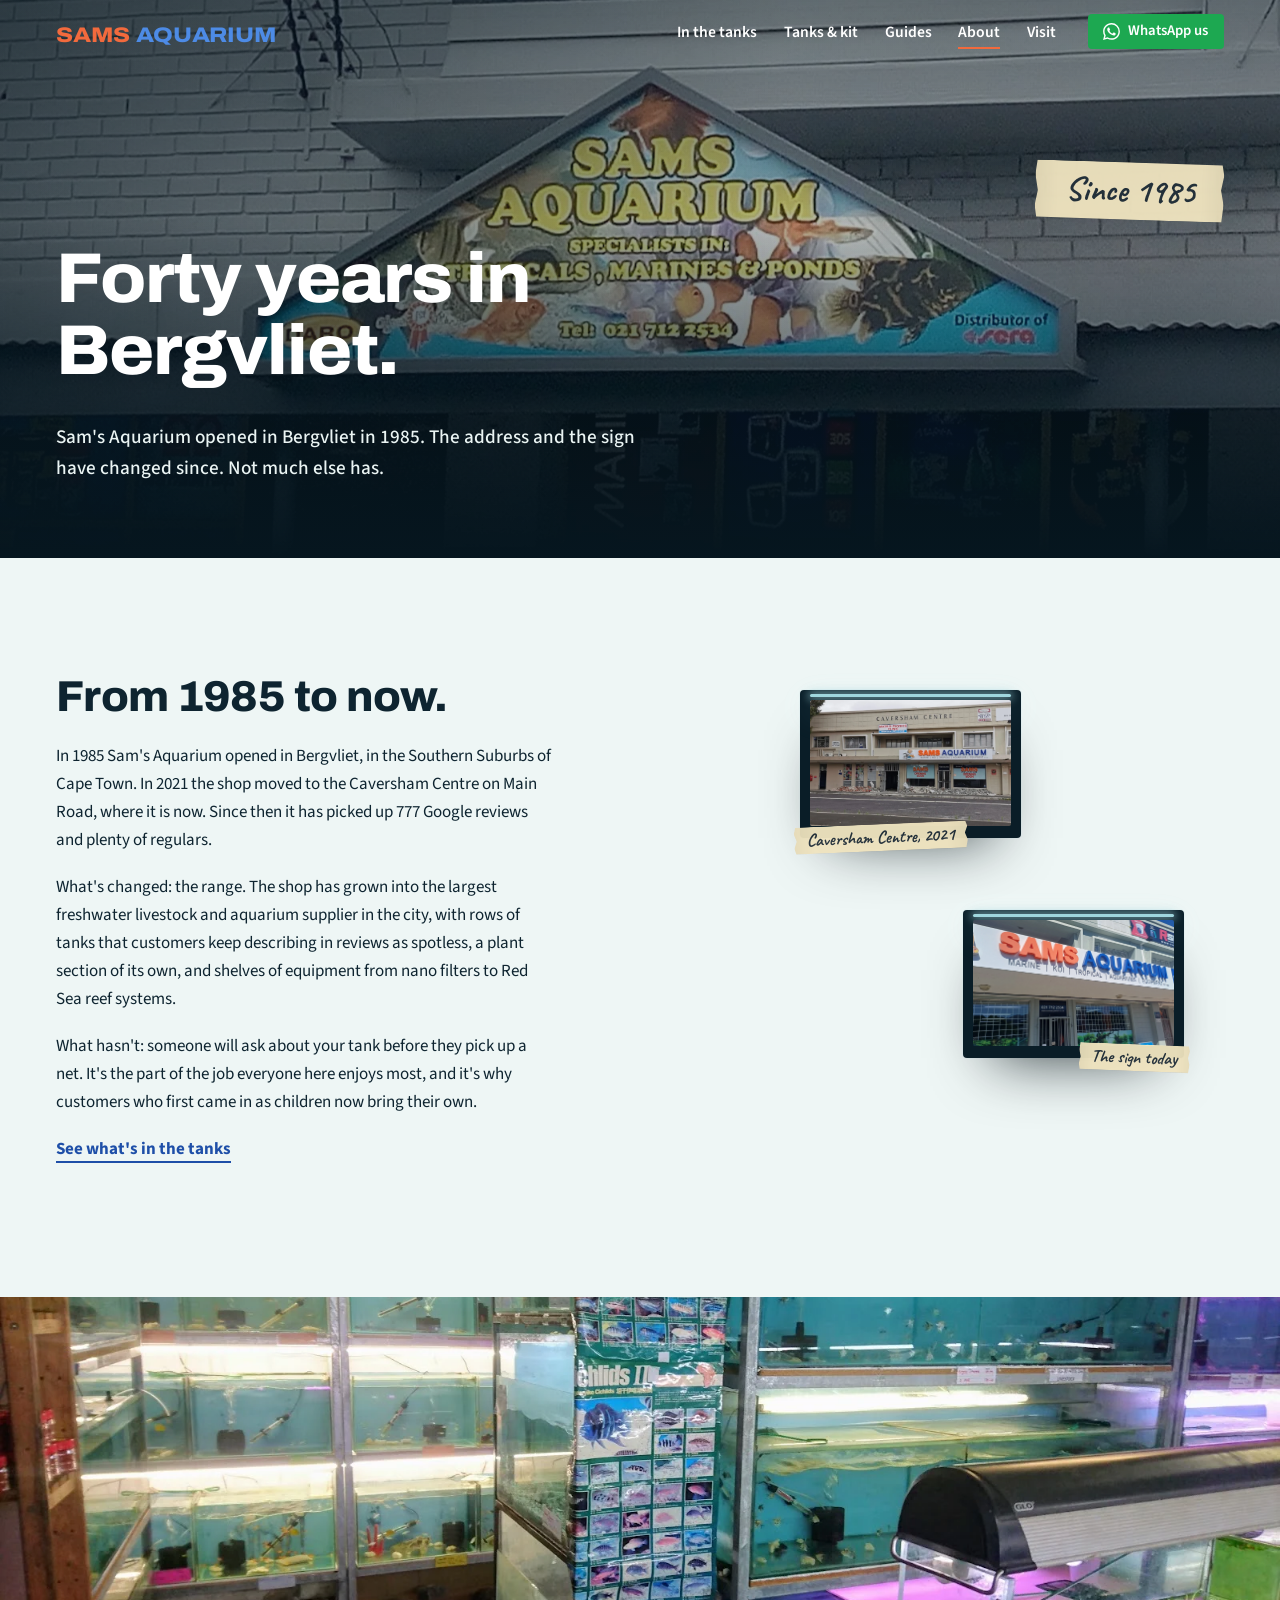
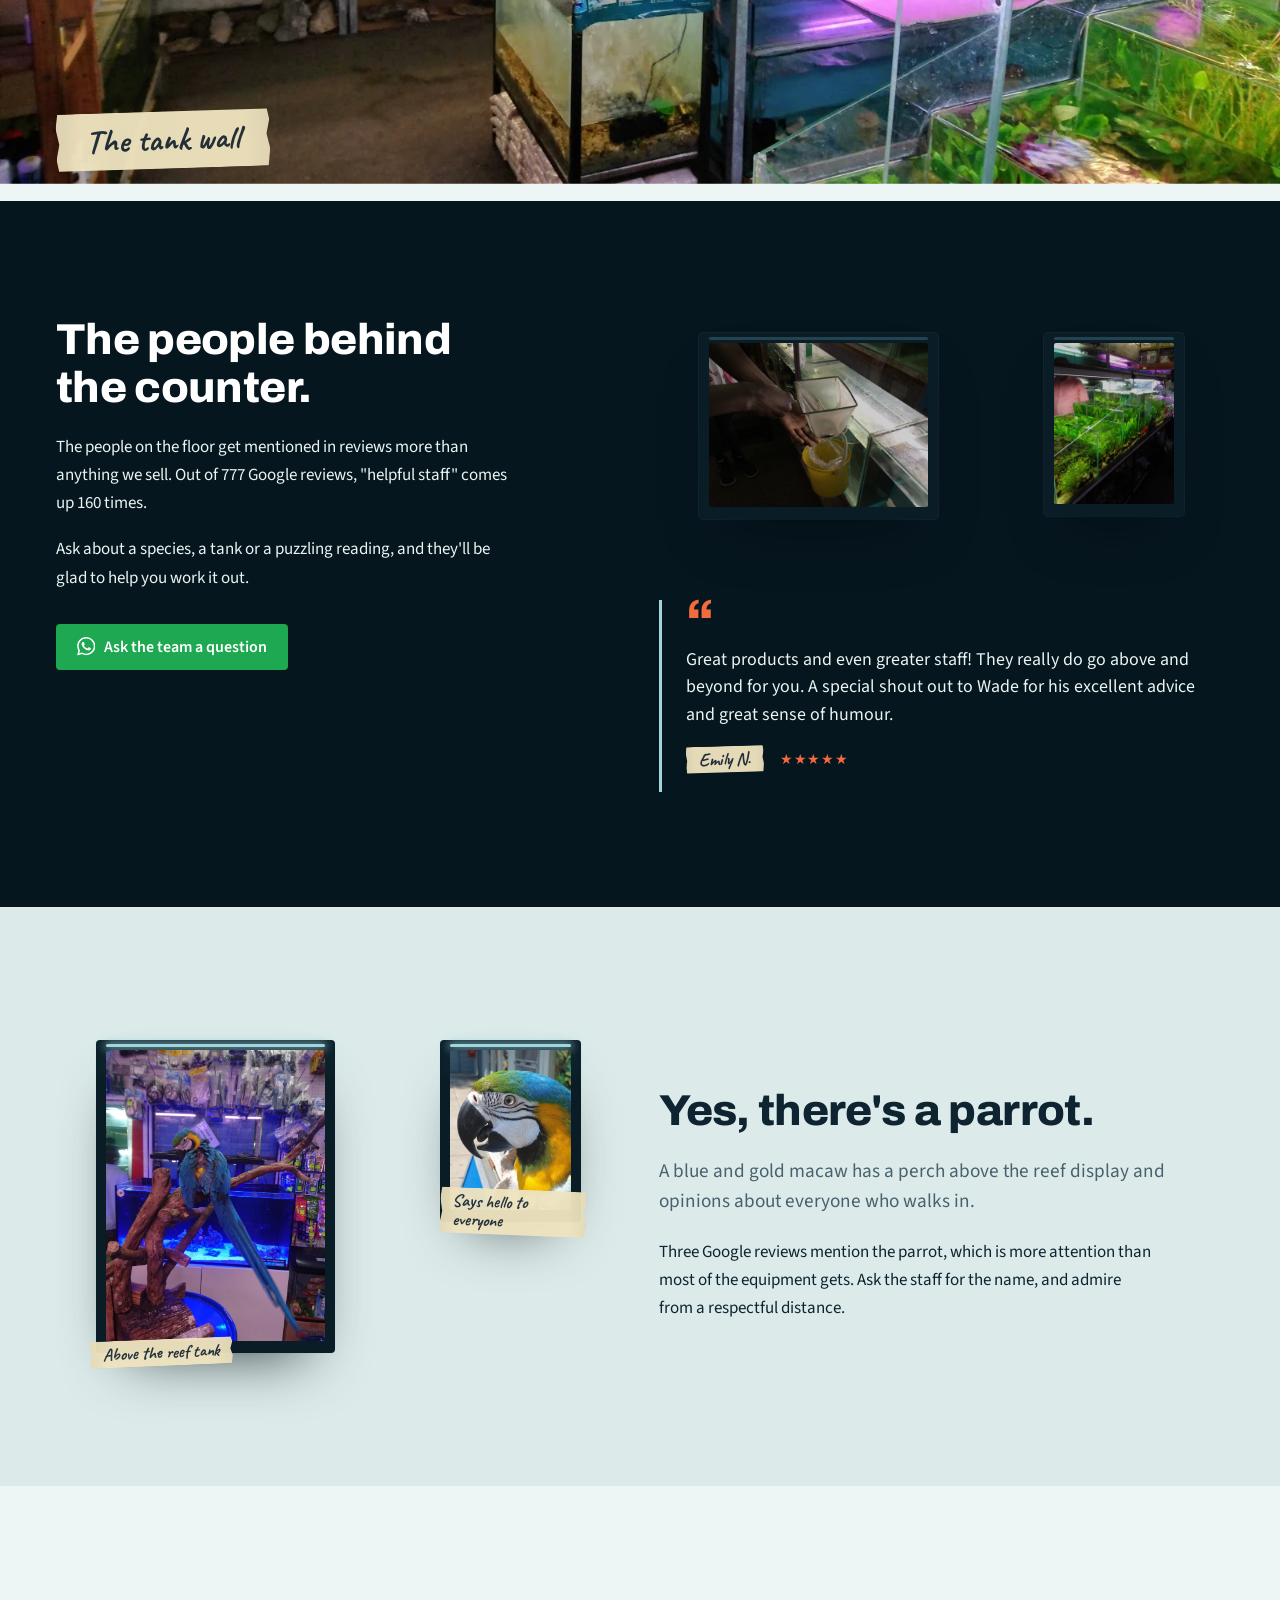
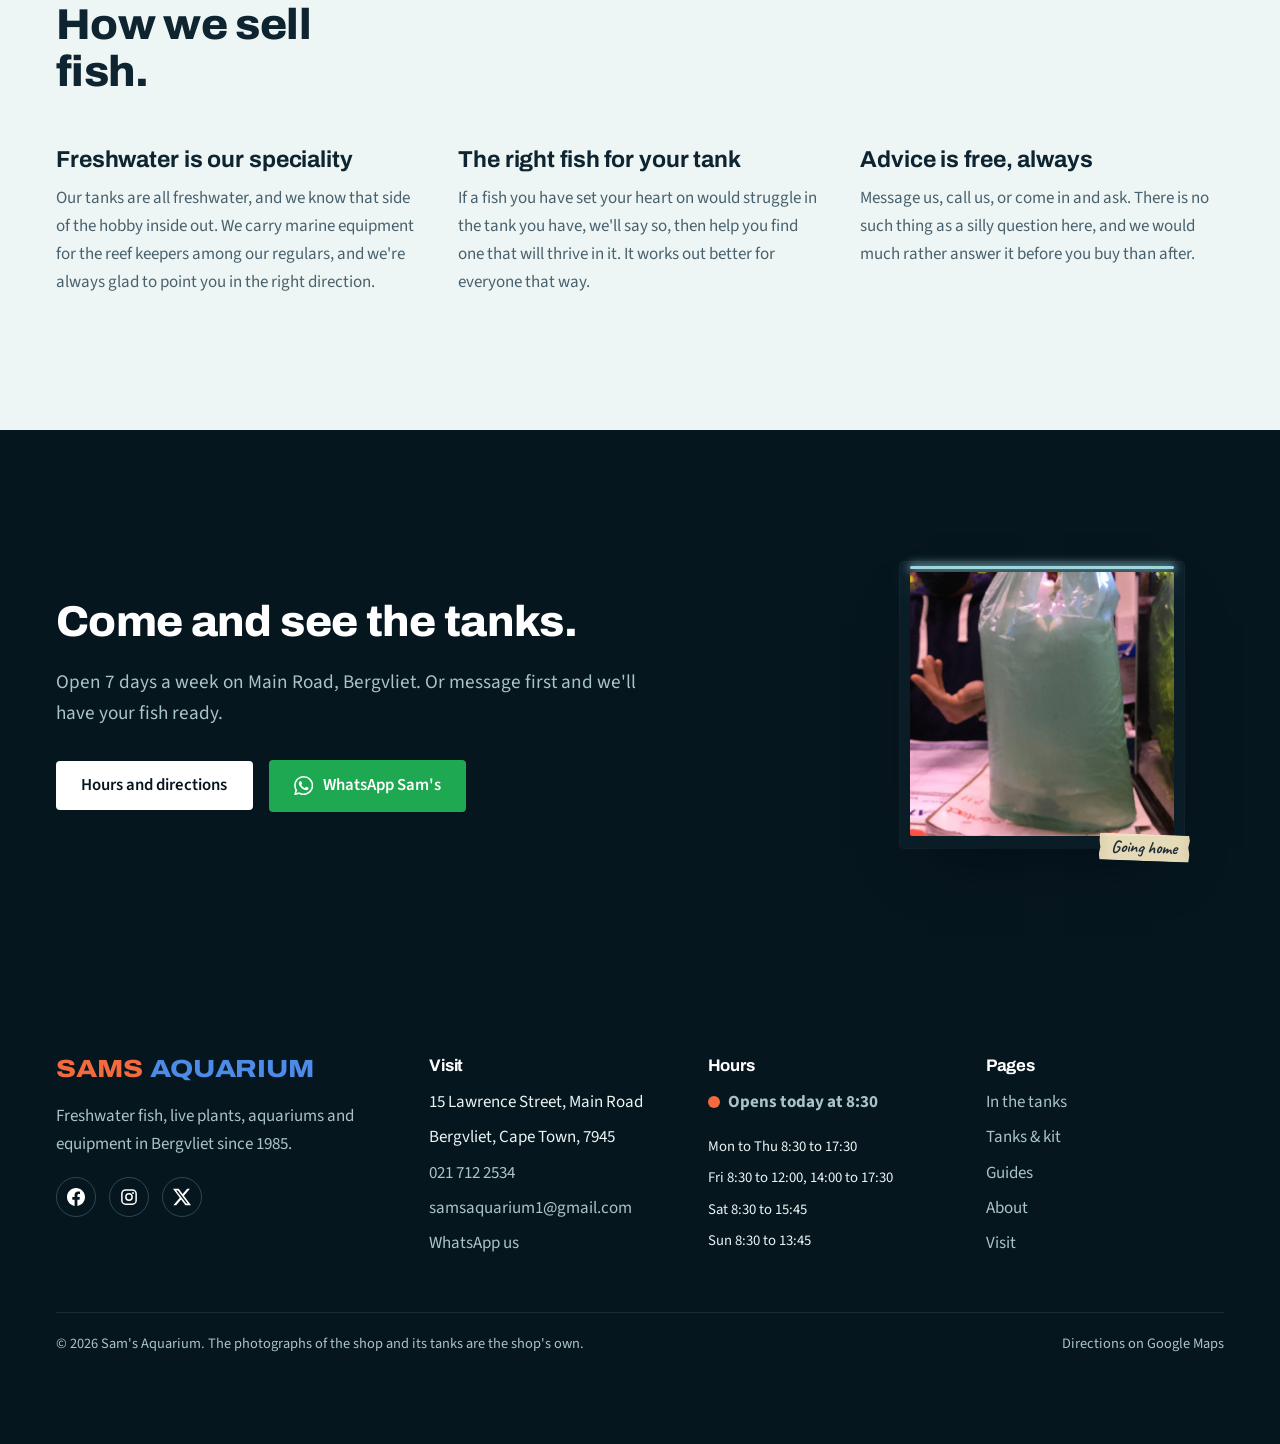
==== commit 39e866cd: "Tidy the site copy after a wording audit Remove the words the voice guide rules out, use contraction" ====
--- a/about.html
+++ b/about.html
@@ -30,7 +30,7 @@
 
 <header class="nav">
   <div class="wrap nav__inner">
-    <a class="brand" href="index.html" aria-label="Sams Aquarium home"><span class="wordmark"><b>Sams</b><span>Aquarium</span></span></a>
+    <a class="brand" href="index.html" aria-label="Sam's Aquarium home"><span class="wordmark"><b>Sams</b><span>Aquarium</span></span></a>
     <nav aria-label="Main">
       <ul class="nav__links">
         <li><a href="fish.html">In the tanks</a></li>
@@ -71,9 +71,9 @@
   <section class="section">
     <div class="wrap split">
       <div class="c-6">
-        <h2>The shop</h2>
-        <p>In 1985 Sam's Aquarium opened in Bergvliet, in the Southern Suburbs of Cape Town. In 2021 the shop moved to the Caversham Centre on Main Road, where it is now. Forty years on, it's still the shop Cape Town fishkeepers send each other to.</p>
-        <p>What's changed: the range. The shop has grown into the largest freshwater livestock and aquarium supplier in the city, with rows of tanks that customers keep describing in reviews as spotless, a plant section grown in our own water, and shelves of equipment from nano filters to Red Sea reef systems.</p>
+        <h2>From 1985 to now.</h2>
+        <p>In 1985 Sam's Aquarium opened in Bergvliet, in the Southern Suburbs of Cape Town. In 2021 the shop moved to the Caversham Centre on Main Road, where it is now. Since then it has picked up 777 Google reviews and plenty of regulars.</p>
+        <p>What's changed: the range. The shop has grown into the largest freshwater livestock and aquarium supplier in the city, with rows of tanks that customers keep describing in reviews as spotless, a plant section of its own, and shelves of equipment from nano filters to Red Sea reef systems.</p>
         <p>What hasn't: someone will ask about your tank before they pick up a net. It's the part of the job everyone here enjoys most, and it's why customers who first came in as children now bring their own.</p>
         <p><a class="link" href="fish.html">See what's in the tanks</a></p>
       </div>
@@ -94,10 +94,10 @@
   <section class="section section--deep">
     <div class="wrap split">
       <div class="c-5">
-        <h2>The people behind the counter</h2>
-        <p>The people on the floor get mentioned in reviews more than anything we sell. Out of 777 Google reviews, "helpful staff" comes up 160 times. Nothing else comes close.</p>
-        <p>The people netting your fish keep tanks at home too. Ask about a species and you'll hear from someone who has kept it.</p>
-        <p class="mt-2"><a class="btn btn--wa" data-wa="I'd like some advice on my tank." href="#"><svg><use href="#i-wa"/></svg>Ask them something</a></p>
+        <h2>The people behind the counter.</h2>
+        <p>The people on the floor get mentioned in reviews more than anything we sell. Out of 777 Google reviews, "helpful staff" comes up 160 times.</p>
+        <p>Ask about a species, a tank or a puzzling reading, and they'll be glad to help you work it out.</p>
+        <p class="mt-2"><a class="btn btn--wa" data-wa="I'd like some advice on my tank." href="#"><svg><use href="#i-wa"/></svg>Ask the team a question</a></p>
       </div>
       <div class="push">
         <div class="tank-wall">
@@ -131,7 +131,7 @@
   <section class="section">
     <div class="wrap">
       <div class="section-head">
-        <h2>How we sell fish</h2>
+        <h2>How we sell fish.</h2>
       </div>
       <div class="split">
         <div class="c-4">
@@ -154,7 +154,7 @@
     <div class="wrap cta-band__inner">
       <div class="cta-band__body">
         <h2>Come and see the tanks.</h2>
-        <p class="lead">Open seven days a week on Main Road, Bergvliet. Or message first and we'll have your fish ready.</p>
+        <p class="lead">Open 7 days a week on Main Road, Bergvliet. Or message first and we'll have your fish ready.</p>
         <div class="cluster mt-2">
           <a class="btn btn--light btn--big" href="visit.html">Hours and directions</a>
           <a class="btn btn--wa btn--big" data-wa="I'd like to ask about what you have in stock." href="#"><svg><use href="#i-wa"/></svg>WhatsApp Sam's</a>
@@ -174,7 +174,7 @@
 <footer class="footer">
   <div class="wrap footer__grid">
     <div>
-      <a class="brand" href="index.html" aria-label="Sams Aquarium home"><span class="wordmark"><b>Sams</b><span>Aquarium</span></span></a>
+      <a class="brand" href="index.html" aria-label="Sam's Aquarium home"><span class="wordmark"><b>Sams</b><span>Aquarium</span></span></a>
       <p class="mt-1">Freshwater fish, live plants, aquariums and equipment in Bergvliet since 1985.</p>
       <div class="socials">
         <a href="https://www.facebook.com/samsaquariumbergvliet/" target="_blank" rel="noopener" aria-label="Sam's Aquarium on Facebook"><svg><use href="#i-fb"/></svg></a>
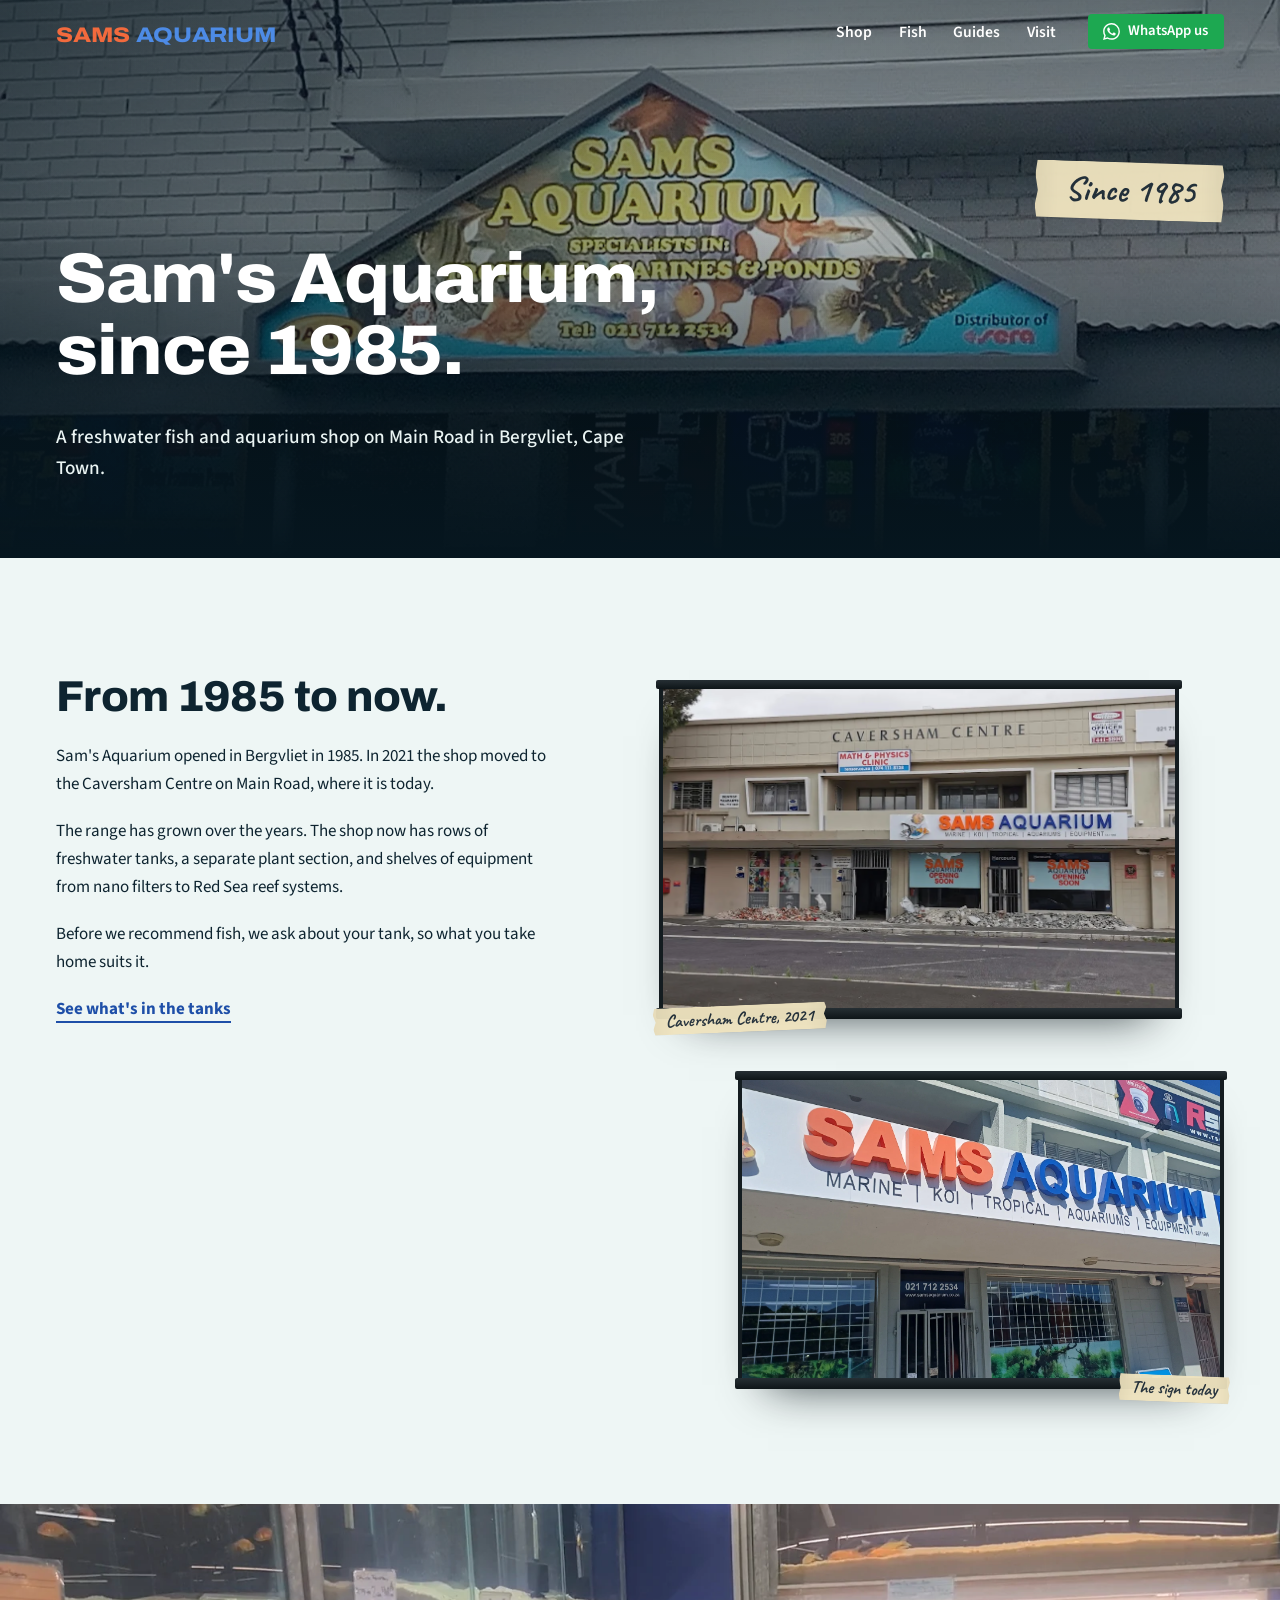
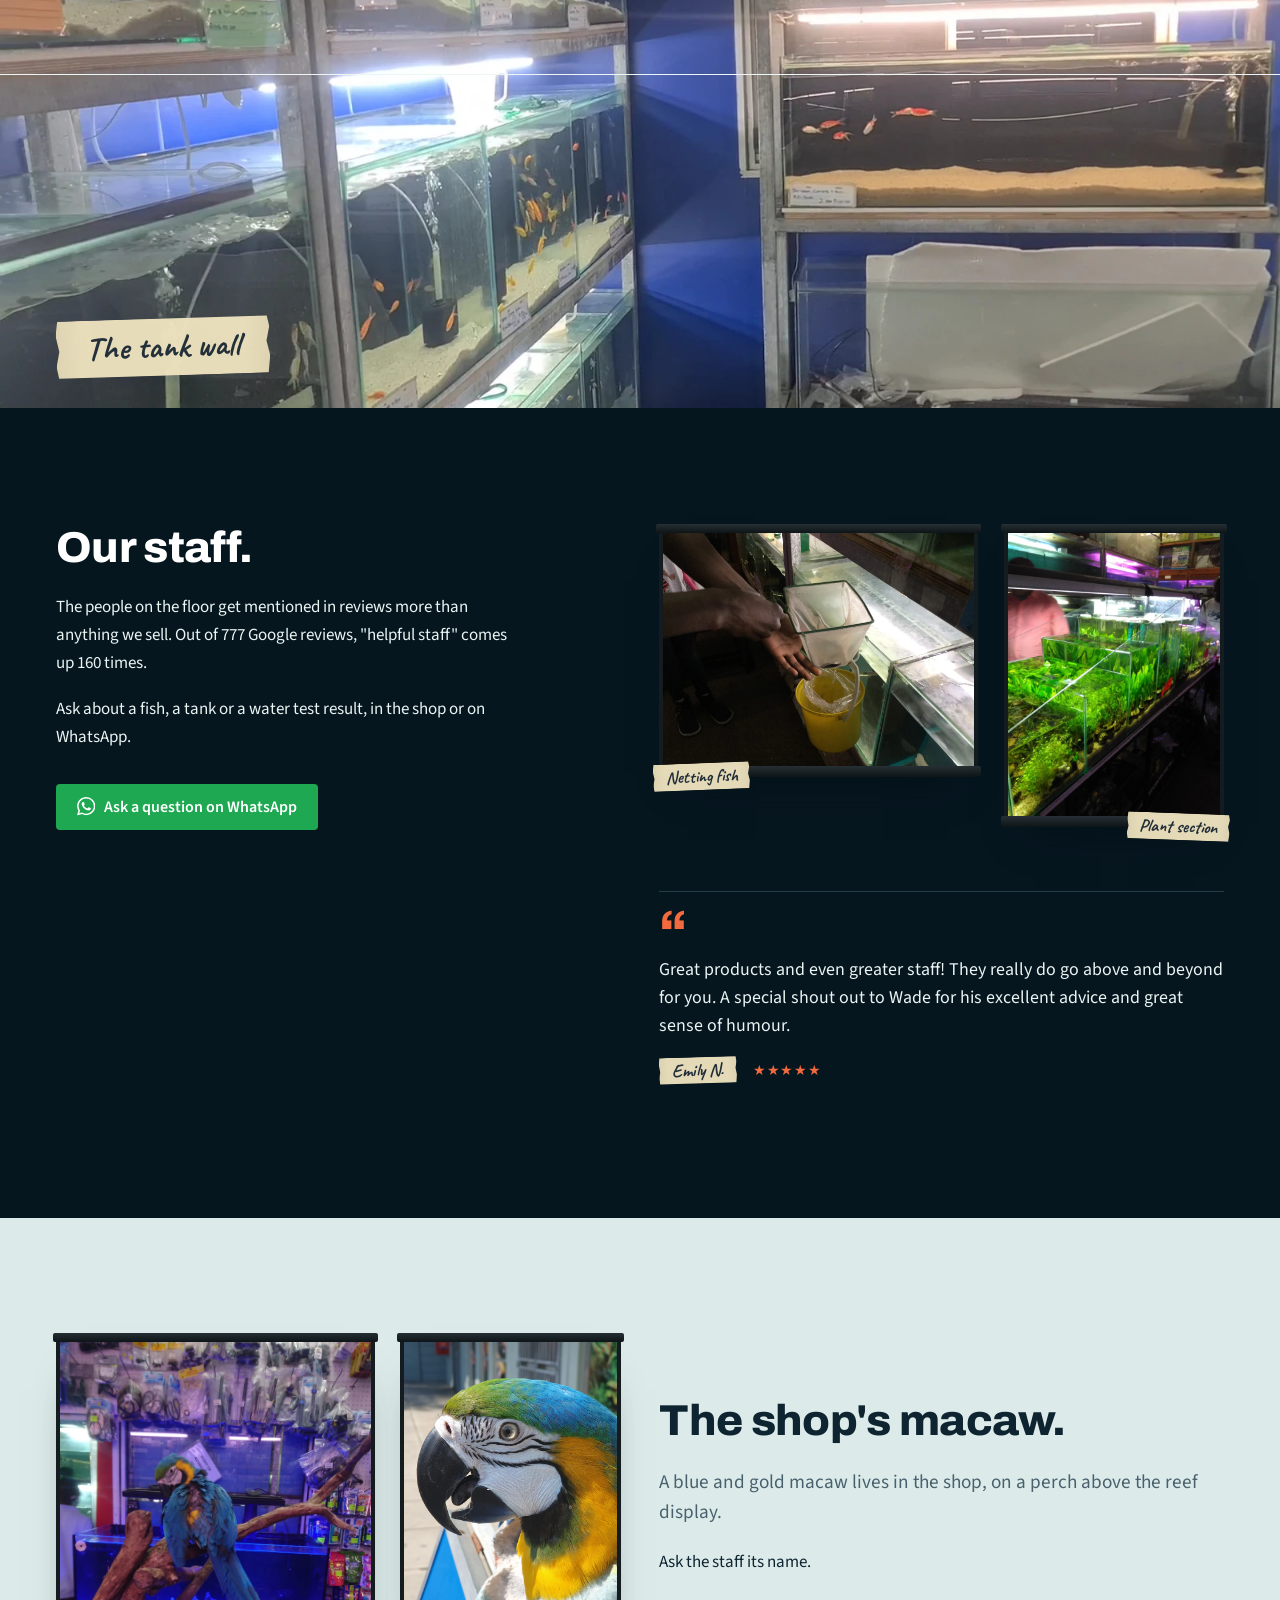
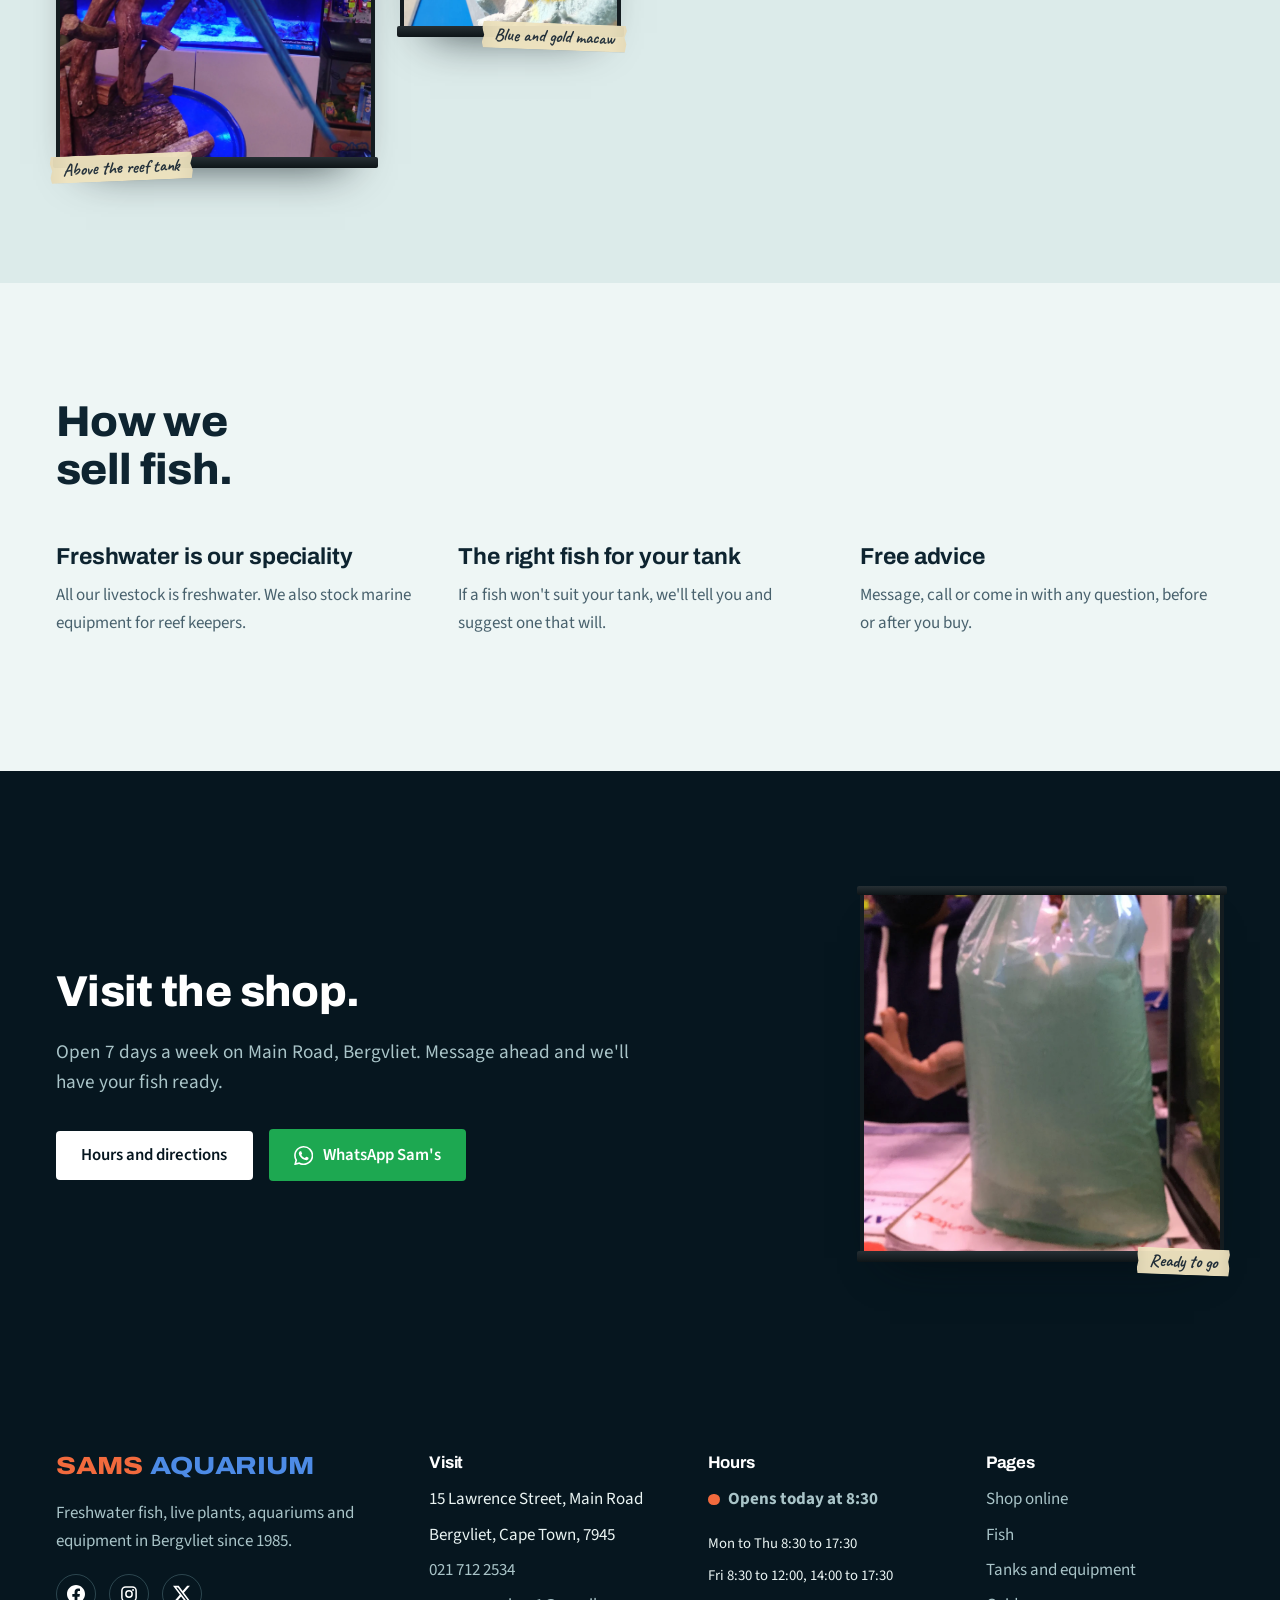
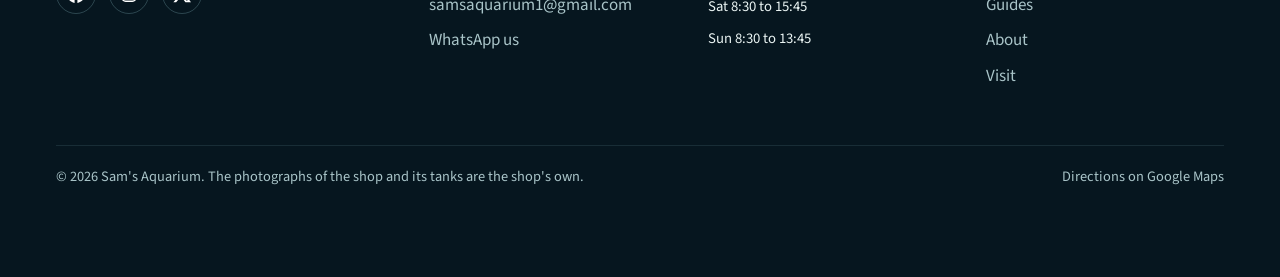
==== commit edf30453: "Add the shop wall, a plain copy pass and a shorter menu - Home: full-bleed photo hero, and a "Shop o" ====
--- a/about.html
+++ b/about.html
@@ -4,12 +4,12 @@
 <meta charset="utf-8">
 <script>document.documentElement.classList.add('js');</script>
 <meta name="viewport" content="width=device-width, initial-scale=1">
-<title>About Sam's Aquarium | Forty years in Bergvliet, Cape Town</title>
-<meta name="description" content="Sam's Aquarium opened in Bergvliet in 1985 and has grown into Cape Town's largest freshwater fish and aquarium shop. Meet the people, the tanks and the macaw.">
+<title>About Sam's Aquarium | Bergvliet, Cape Town, since 1985</title>
+<meta name="description" content="Sam's Aquarium opened in Bergvliet in 1985 and has grown into Cape Town's largest freshwater fish and aquarium shop.">
 <link rel="canonical" href="https://samsaquarium.co.za/about.html">
 <meta property="og:type" content="website">
-<meta property="og:title" content="Forty years in Bergvliet: about Sam's Aquarium">
-<meta property="og:description" content="Cape Town's freshwater fish shop since 1985.">
+<meta property="og:title" content="About Sam's Aquarium, Bergvliet">
+<meta property="og:description" content="A freshwater fish and aquarium shop on Main Road, Bergvliet, since 1985.">
 <meta property="og:image" content="https://samsaquarium.co.za/assets/img/storefront-old-sign.webp">
 <meta name="theme-color" content="#06161f">
 <link rel="icon" href="data:image/svg+xml,%3Csvg xmlns='http://www.w3.org/2000/svg' viewBox='0 0 40 40'%3E%3Ccircle cx='20' cy='20' r='20' fill='%230b2a38'/%3E%3Cpath d='M6 20C10 13 17 10 23 11c4 1 7 4 9 7l5-5v14l-5-5c-2 3-5 6-9 7C17 30 10 27 6 20z' fill='%23f26a3d'/%3E%3Ccircle cx='12' cy='18' r='1.8' fill='%2306161f'/%3E%3C/svg%3E">
@@ -33,10 +33,9 @@
     <a class="brand" href="index.html" aria-label="Sam's Aquarium home"><span class="wordmark"><b>Sams</b><span>Aquarium</span></span></a>
     <nav aria-label="Main">
       <ul class="nav__links">
-        <li><a href="fish.html">In the tanks</a></li>
-        <li><a href="aquariums.html">Tanks &amp; kit</a></li>
+        <li><a data-shop="" href="https://shop.samsaquarium.co.za/">Shop</a></li>
+        <li><a href="fish.html">Fish</a></li>
         <li><a href="guides.html">Guides</a></li>
-        <li><a href="about.html">About</a></li>
         <li><a href="visit.html">Visit</a></li>
         <li><a class="btn btn--wa nav__cta" data-wa="I'd like to ask about what you have in stock." href="#"><svg><use href="#i-wa"/></svg>WhatsApp us</a></li>
       </ul>
@@ -46,11 +45,9 @@
 </header>
 <div class="menu" id="menu">
   <ul>
-    <li><a href="index.html">Home</a></li>
-    <li><a href="fish.html">In the tanks</a></li>
-    <li><a href="aquariums.html">Tanks &amp; kit</a></li>
+    <li><a data-shop="" href="https://shop.samsaquarium.co.za/">Shop</a></li>
+    <li><a href="fish.html">Fish</a></li>
     <li><a href="guides.html">Guides</a></li>
-    <li><a href="about.html">About</a></li>
     <li><a href="visit.html">Visit</a></li>
   </ul>
   <a class="btn btn--wa btn--big" data-wa="I'd like to ask about what you have in stock." href="#">WhatsApp Sam's</a>
@@ -63,8 +60,8 @@
     <div class="hero__veil"></div>
     <div class="hero__note"><span class="tape tape--lg tape--right">Since 1985</span></div>
     <div class="wrap hero__content">
-      <h1>Forty years in Bergvliet.</h1>
-      <p class="lead">Sam's Aquarium opened in Bergvliet in 1985. The address and the sign have changed since. Not much else has.</p>
+      <h1>Sam's Aquarium, since 1985.</h1>
+      <p class="lead">A freshwater fish and aquarium shop on Main Road in Bergvliet, Cape Town.</p>
     </div>
   </section>
 
@@ -72,36 +69,36 @@
     <div class="wrap split">
       <div class="c-6">
         <h2>From 1985 to now.</h2>
-        <p>In 1985 Sam's Aquarium opened in Bergvliet, in the Southern Suburbs of Cape Town. In 2021 the shop moved to the Caversham Centre on Main Road, where it is now. Since then it has picked up 777 Google reviews and plenty of regulars.</p>
-        <p>What's changed: the range. The shop has grown into the largest freshwater livestock and aquarium supplier in the city, with rows of tanks that customers keep describing in reviews as spotless, a plant section of its own, and shelves of equipment from nano filters to Red Sea reef systems.</p>
-        <p>What hasn't: someone will ask about your tank before they pick up a net. It's the part of the job everyone here enjoys most, and it's why customers who first came in as children now bring their own.</p>
+        <p>Sam's Aquarium opened in Bergvliet in 1985. In 2021 the shop moved to the Caversham Centre on Main Road, where it is today.</p>
+        <p>The range has grown over the years. The shop now has rows of freshwater tanks, a separate plant section, and shelves of equipment from nano filters to Red Sea reef systems.</p>
+        <p>Before we recommend fish, we ask about your tank, so what you take home suits it.</p>
         <p><a class="link" href="fish.html">See what's in the tanks</a></p>
       </div>
-      <div class="push-5">
-        <div class="tank-wall">
-          <figure class="tank w-8"><div class="tank__img tank__img--wide"><img src="assets/img/caversham-centre.webp" alt="The Sam's Aquarium shopfront on Main Road, Bergvliet" width="1400" height="645" loading="lazy"></div><figcaption class="tank__label"><span class="tape tape--sm">Caversham Centre, 2021</span></figcaption></figure>
-          <figure class="tank w-8 tank--label-right" style="grid-column:5 / span 8"><div class="tank__img tank__img--wide"><img src="assets/img/storefront-sign.webp" alt="The current sign: Marine, Koi, Tropical, Aquariums, Equipment, established 1985" width="1800" height="1012" loading="lazy"></div><figcaption class="tank__label"><span class="tape tape--sm">The sign today</span></figcaption></figure>
+      <div class="push">
+        <div class="story-pics">
+          <figure class="tank"><div class="tank__img tank__img--wide"><img src="assets/img/caversham-centre.webp" alt="The Sam's Aquarium shopfront on Main Road, Bergvliet" width="1400" height="645" loading="lazy"></div><figcaption class="tank__label"><span class="tape tape--sm">Caversham Centre, 2021</span></figcaption></figure>
+          <figure class="tank tank--label-right"><div class="tank__img tank__img--wide"><img src="assets/img/storefront-sign.webp" alt="The current sign: Marine, Koi, Tropical, Aquariums, Equipment, established 1985" width="1800" height="1012" loading="lazy"></div><figcaption class="tank__label"><span class="tape tape--sm">The sign today</span></figcaption></figure>
         </div>
       </div>
     </div>
   </section>
 
   <div class="para para--band">
-    <img src="assets/img/tank-wall.webp" alt="A wall of stocked freshwater tanks inside the shop" width="1600" height="900" loading="lazy" data-parallax="0.15">
+    <img src="assets/img/tank-racks-2024.webp" alt="Racks of stocked tanks against the shop's blue wall, with rock for aquascaping stacked below" width="1600" height="900" loading="lazy" data-parallax="0.15">
     <div class="para__caption"><span class="tape tape--lg">The tank wall</span></div>
   </div>
 
   <section class="section section--deep">
     <div class="wrap split">
       <div class="c-5">
-        <h2>The people behind the counter.</h2>
+        <h2>Our staff.</h2>
         <p>The people on the floor get mentioned in reviews more than anything we sell. Out of 777 Google reviews, "helpful staff" comes up 160 times.</p>
-        <p>Ask about a species, a tank or a puzzling reading, and they'll be glad to help you work it out.</p>
-        <p class="mt-2"><a class="btn btn--wa" data-wa="I'd like some advice on my tank." href="#"><svg><use href="#i-wa"/></svg>Ask the team a question</a></p>
+        <p>Ask about a fish, a tank or a water test result, in the shop or on WhatsApp.</p>
+        <p class="mt-2"><a class="btn btn--wa" data-wa="I'd like some advice on my tank." href="#"><svg><use href="#i-wa"/></svg>Ask a question on WhatsApp</a></p>
       </div>
       <div class="push">
         <div class="tank-wall">
-          <figure class="tank w-7"><div class="tank__img"><img src="assets/img/netting-fish.webp" alt="A staff member netting fish from a tank" width="1200" height="900" loading="lazy"></div><figcaption class="tank__label"><span class="tape tape--sm">Netting your order</span></figcaption></figure>
+          <figure class="tank w-7"><div class="tank__img"><img src="assets/img/netting-fish.webp" alt="A staff member netting fish from a tank" width="1200" height="900" loading="lazy"></div><figcaption class="tank__label"><span class="tape tape--sm">Netting fish</span></figcaption></figure>
           <figure class="tank w-5 tank--label-right"><div class="tank__img tank__img--tall"><img src="assets/img/plant-rows.webp" alt="Rows of planted tanks in the shop" width="1200" height="1600" loading="lazy"></div><figcaption class="tank__label"><span class="tape tape--sm">Plant section</span></figcaption></figure>
         </div>
         <article class="review mt-4">
@@ -117,13 +114,13 @@
       <div class="c-6">
         <div class="tank-wall">
           <figure class="tank w-7"><div class="tank__img tank__img--tall"><img src="assets/img/macaw-reef.webp" alt="The blue and gold macaw on its perch above the reef display tank" width="1400" height="2489" loading="lazy"></div><figcaption class="tank__label"><span class="tape tape--sm">Above the reef tank</span></figcaption></figure>
-          <figure class="tank w-5 tank--label-right"><div class="tank__img tank__img--tall"><img src="assets/img/macaw-portrait.webp" alt="Close-up of the macaw's face" width="1400" height="1867" loading="lazy"></div><figcaption class="tank__label"><span class="tape tape--sm">Says hello to everyone</span></figcaption></figure>
+          <figure class="tank w-5 tank--label-right"><div class="tank__img tank__img--tall"><img src="assets/img/macaw-portrait.webp" alt="Close-up of the macaw's face" width="1400" height="1867" loading="lazy"></div><figcaption class="tank__label"><span class="tape tape--sm">Blue and gold macaw</span></figcaption></figure>
         </div>
       </div>
       <div class="push offset-top">
-        <h2>Yes, there's a parrot.</h2>
-        <p class="lead">A blue and gold macaw has a perch above the reef display and opinions about everyone who walks in.</p>
-        <p>Three Google reviews mention the parrot, which is more attention than most of the equipment gets. Ask the staff for the name, and admire from a respectful distance.</p>
+        <h2>The shop's macaw.</h2>
+        <p class="lead">A blue and gold macaw lives in the shop, on a perch above the reef display.</p>
+        <p>Ask the staff its name.</p>
       </div>
     </div>
   </section>
@@ -136,15 +133,15 @@
       <div class="split">
         <div class="c-4">
           <h3>Freshwater is our speciality</h3>
-          <p class="dim">Our tanks are all freshwater, and we know that side of the hobby inside out. We carry marine equipment for the reef keepers among our regulars, and we're always glad to point you in the right direction.</p>
+          <p class="dim">All our livestock is freshwater. We also stock marine equipment for reef keepers.</p>
         </div>
         <div class="c-4">
           <h3>The right fish for your tank</h3>
-          <p class="dim">If a fish you have set your heart on would struggle in the tank you have, we'll say so, then help you find one that will thrive in it. It works out better for everyone that way.</p>
+          <p class="dim">If a fish won't suit your tank, we'll tell you and suggest one that will.</p>
         </div>
         <div class="c-4">
-          <h3>Advice is free, always</h3>
-          <p class="dim">Message us, call us, or come in and ask. There is no such thing as a silly question here, and we would much rather answer it before you buy than after.</p>
+          <h3>Free advice</h3>
+          <p class="dim">Message, call or come in with any question, before or after you buy.</p>
         </div>
       </div>
     </div>
@@ -153,8 +150,8 @@
   <section class="section section--deep cta-band">
     <div class="wrap cta-band__inner">
       <div class="cta-band__body">
-        <h2>Come and see the tanks.</h2>
-        <p class="lead">Open 7 days a week on Main Road, Bergvliet. Or message first and we'll have your fish ready.</p>
+        <h2>Visit the shop.</h2>
+        <p class="lead">Open 7 days a week on Main Road, Bergvliet. Message ahead and we'll have your fish ready.</p>
         <div class="cluster mt-2">
           <a class="btn btn--light btn--big" href="visit.html">Hours and directions</a>
           <a class="btn btn--wa btn--big" data-wa="I'd like to ask about what you have in stock." href="#"><svg><use href="#i-wa"/></svg>WhatsApp Sam's</a>
@@ -163,7 +160,7 @@
       <div class="cta-band__aside">
         <figure class="tank tank--label-right">
           <div class="tank__img tank__img--square"><img src="assets/img/fish-bag.webp" alt="A bag of fish being handed over the counter" width="1400" height="1050" loading="lazy"></div>
-          <figcaption class="tank__label"><span class="tape tape--sm">Going home</span></figcaption>
+          <figcaption class="tank__label"><span class="tape tape--sm">Ready to go</span></figcaption>
         </figure>
       </div>
     </div>
@@ -205,8 +202,9 @@
     <div>
       <h4>Pages</h4>
       <ul>
-        <li><a href="fish.html">In the tanks</a></li>
-        <li><a href="aquariums.html">Tanks &amp; kit</a></li>
+        <li><a data-shop="" href="https://shop.samsaquarium.co.za/">Shop online</a></li>
+        <li><a href="fish.html">Fish</a></li>
+        <li><a href="aquariums.html">Tanks and equipment</a></li>
         <li><a href="guides.html">Guides</a></li>
         <li><a href="about.html">About</a></li>
         <li><a href="visit.html">Visit</a></li>
--- a/assets/css/site.css
+++ b/assets/css/site.css
@@ -68,7 +68,7 @@
 .skip:focus { top: 12px; }
 
 /* Type scale: base 17px, ratio ~1.25, headlines lean on Archivo's width axis */
-h1, h2, h3, h4 { margin: 0 0 .5em; font-family: var(--font); line-height: 1.1; font-weight: 700; letter-spacing: -.015em; }
+h1, h2, h3, h4 { margin: 0 0 .5em; font-family: var(--font); line-height: 1.1; font-weight: 700; letter-spacing: -.015em; text-wrap: balance; }
 h1 { font-size: clamp(2.5rem, 5.6vw, 4.4rem); font-weight: 800; font-variation-settings: "wdth" 104; line-height: 1.02; }
 h2 { font-size: clamp(1.8rem, 3.4vw, 2.7rem); font-weight: 800; font-variation-settings: "wdth" 102; }
 h3 { font-size: clamp(1.2rem, 1.8vw, 1.45rem); font-variation-settings: "wdth" 100; font-weight: 700; letter-spacing: -.005em; }
@@ -184,38 +184,32 @@
 
 /* --------------------------------------------------------------------------
    The "tank": the one layout primitive used for photos of what's in the shop.
-   Dark frame, a light strip along the top that switches on when it scrolls
-   into view, and a tape label like the ones on the real tanks.
+   Drawn like the aquariums on the shop wall: a black lid trim along the top
+   and a base trim along the bottom, both a little wider than the glass, thin
+   sides, and a tape label like the ones on the real tanks.
    -------------------------------------------------------------------------- */
 .tank {
+  --side: 4px; --lid: 9px; --base: 11px;
   position: relative;
-  background: #0a1d27;
-  border-radius: 4px;
-  padding: 10px 10px 12px;
-  box-shadow: var(--shadow-tank);
+  margin: 0; /* the frames are <figure>s, which browsers indent 40px a side */
+  background: #141c20;
+  border-radius: 2px;
+  padding: var(--lid) var(--side) var(--base);
+  box-shadow: 0 26px 44px -30px rgba(2, 12, 18, .8);
   overflow: visible;
 }
-.tank::before {
-  content: "";
-  position: absolute; left: 10px; right: 10px; top: 4px; height: 3px;
+.tank::before, .tank::after {
+  content: ""; position: absolute; left: -3px; right: -3px;
+  background: linear-gradient(#262f34, #0e1518);
   border-radius: 2px;
-  background: #22434f;
-  transition: background-color .9s var(--ease), box-shadow .9s var(--ease);
-}
-.tank.is-lit::before {
-  background: var(--glass);
-  box-shadow: 0 0 10px 2px rgba(159, 214, 221, .7), 0 12px 30px 6px rgba(159, 214, 221, .12);
-}
-.tank__img { border-radius: 2px; overflow: hidden; aspect-ratio: 4 / 3; background: var(--deep); }
+}
+.tank::before { top: 0; height: var(--lid); }
+.tank::after { bottom: 0; height: var(--base); }
+.tank__img { overflow: hidden; aspect-ratio: 4 / 3; background: var(--deep); }
 .tank__img--tall { aspect-ratio: 3 / 4; }
 .tank__img--wide { aspect-ratio: 16 / 10; }
 .tank__img--square { aspect-ratio: 1; }
-.tank__img img {
-  width: 100%; height: 100%; object-fit: cover;
-  filter: brightness(.8) saturate(.95);
-  transition: filter 1s var(--ease), transform 1.4s var(--ease);
-}
-.tank.is-lit .tank__img img { filter: brightness(1) saturate(1); }
+.tank__img img { width: 100%; height: 100%; object-fit: cover; transition: transform 1.4s var(--ease); }
 .tank:hover .tank__img img { transform: scale(1.03); }
 .tank__label { position: absolute; left: -6px; bottom: -14px; z-index: 2; }
 .tank__label .tape { transform: rotate(-2.5deg); }
@@ -260,10 +254,9 @@
   position: fixed; inset: 0 0 auto 0; z-index: 100;
   padding-block: 14px;
   color: #fff;
-  transition: background-color .4s var(--ease), padding .4s var(--ease), box-shadow .4s var(--ease);
-}
-.nav.is-solid { position: sticky; }
-.nav.is-scrolled, .nav.is-solid {
+  transition: background-color .4s var(--ease), box-shadow .4s var(--ease);
+}
+.nav.is-scrolled {
   background: rgba(6, 22, 31, .88);
   backdrop-filter: blur(14px);
   -webkit-backdrop-filter: blur(14px);
@@ -305,29 +298,47 @@
 body.menu-open { overflow: hidden; }
 
 /* --------------------------------------------------------------------------
-   Home hero: the words beside the photograph, neither covering the other
+   Home hero: the photograph fills the screen, running up under the nav, and
+   the words sit in the dark water on its left. The shade only covers the side
+   the words are on, so the fish on the right keep their colour. The bottom
+   fades into the wall of tanks below.
    -------------------------------------------------------------------------- */
 .home-hero {
-  display: grid; grid-template-columns: minmax(0, 46fr) minmax(0, 54fr);
-  background: var(--foam); color: var(--text);
-  min-height: min(780px, calc(100svh - 56px));
-}
-.home-hero__text {
+  position: relative; overflow: hidden;
   display: grid; align-items: center;
-  padding: clamp(3rem, 7vw, 6rem) clamp(1.5rem, 4vw, 3.5rem) clamp(3rem, 7vw, 6rem) max(var(--gutter), calc((100vw - var(--wrap)) / 2));
-}
-.home-hero__inner { max-width: 34rem; }
-.home-hero .display { color: var(--ink); font-size: clamp(2.4rem, 4.6vw, 4.4rem); max-width: 13ch; margin-bottom: .4em; }
-.home-hero .lead { color: var(--text-dim); max-width: 44ch; }
-.home-hero__ctas { margin-top: 1.6rem; }
-.home-hero__photo { position: relative; margin: 0; overflow: hidden; background: var(--ink); min-height: 380px; }
+  min-height: min(100svh, 980px);
+  padding-block: clamp(6.5rem, 15vh, 9rem) clamp(4.5rem, 12vh, 7rem);
+  background: var(--ink); color: var(--on-dark);
+}
+.home-hero__photo { position: absolute; inset: 0; z-index: 0; margin: 0; }
 .home-hero__photo img { position: absolute; inset: -6% 0; width: 100%; height: 112%; object-fit: cover; object-position: 50% 50%; will-change: transform; }
-.home-hero__photo figcaption { position: absolute; left: clamp(1rem, 3vw, 2rem); bottom: clamp(1rem, 3vw, 2rem); z-index: 2; }
-@media (max-width: 900px) {
-  .home-hero { grid-template-columns: 1fr; min-height: 0; }
-  .home-hero__photo { order: -1; aspect-ratio: 4 / 3; max-height: 62vh; min-height: 0; }
-  .home-hero__text { padding: clamp(2.2rem, 7vw, 3.5rem) var(--gutter); }
-}
+.home-hero__photo::after {
+  content: ""; position: absolute; inset: 0;
+  background:
+    linear-gradient(90deg, rgba(6, 22, 31, .9) 0%, rgba(6, 22, 31, .72) 30%, rgba(6, 22, 31, .2) 52%, rgba(6, 22, 31, 0) 64%),
+    linear-gradient(180deg, rgba(6, 22, 31, .45) 0%, rgba(6, 22, 31, 0) 18%, rgba(6, 22, 31, 0) 72%, var(--ink) 100%);
+}
+.home-hero__photo figcaption { position: absolute; z-index: 1; right: max(var(--gutter), calc((100vw - var(--wrap)) / 2)); bottom: clamp(2rem, 7vh, 3.5rem); }
+.home-hero__text { position: relative; z-index: 1; }
+.home-hero__inner { max-width: 40rem; }
+.home-hero .display { color: #fff; font-size: clamp(2.6rem, 5.2vw, 5rem); max-width: 12ch; margin-bottom: .35em; text-wrap: balance; }
+.home-hero .lead { color: var(--on-dark); max-width: 42ch; text-wrap: pretty; }
+.home-hero__ctas { margin-top: 1.8rem; }
+.home-hero .btn--ghost:hover { background: rgba(255, 255, 255, .1); }
+/* On a phone or an upright tablet the words take most of the width, so they
+   sit at the top in open water and the photograph fills the lower part of the
+   hero, where the school swims clear of the text */
+@media (max-width: 700px), (orientation: portrait) and (max-width: 1100px) {
+  .home-hero { --below: clamp(13rem, 40vh, 26rem); align-items: start; padding-top: 6.5rem; padding-bottom: var(--below); }
+  /* sized from the space under the text, so the sharp fish (from 44% down the
+     photo) always start just below the buttons; the top edge fades into the water */
+  .home-hero__photo img {
+    inset: auto 0 0 0; height: calc((var(--below) - 1rem) * 1.78); object-position: 46% 50%;
+    -webkit-mask-image: linear-gradient(180deg, transparent 0, #000 30%); mask-image: linear-gradient(180deg, transparent 0, #000 30%);
+  }
+  .home-hero__photo::after { background: linear-gradient(180deg, rgba(6, 22, 31, 0) 84%, var(--ink) 100%); }
+}
+@media (max-width: 700px) { .home-hero__photo figcaption { display: none; } }
 
 /* Shared by the inner page heroes */
 .hero__bg { position: absolute; inset: -12% 0; z-index: 0; will-change: transform; }
@@ -394,32 +405,41 @@
 }
 .shelf__stars { position: relative; display: inline-block; font-size: 1.4rem; line-height: 1; letter-spacing: .06em; color: rgba(14, 36, 48, .16); white-space: nowrap; }
 .shelf__stars::after { content: "\2605\2605\2605\2605\2605"; position: absolute; left: 0; top: 0; width: var(--pct, 100%); overflow: hidden; color: var(--orange); }
-.shelf__title { color: var(--text-dim); margin: 0 0 1.1rem; }
+.shelf__title { font-size: 1.2rem; margin: 0 0 .15rem; }
+.shelf__sub { color: var(--text-dim); font-size: .95rem; margin: 0 0 1.3rem; }
+/* Labels right-aligned against one baseline, each count at the end of its
+   bar. Helpful staff is the story, so it alone is orange and the rest sit
+   back in a muted teal (3.2:1 on white). */
 .shelf__bars {
   list-style: none; margin: 0; padding: 0;
-  display: grid; grid-template-columns: max-content minmax(0, 1fr) 2.6rem; column-gap: .9rem; row-gap: .55rem; align-items: center;
+  display: grid; grid-template-columns: max-content minmax(0, 1fr); align-items: stretch;
 }
 .shelf__bars li { display: contents; }
-.shelf__bars .tape { justify-self: start; transform: rotate(-1deg); }
-.shelf__bars li:nth-child(2n) .tape { transform: rotate(.8deg); }
+.shelf__topic { display: flex; align-items: center; justify-content: flex-end; padding-right: 1rem; color: var(--text); line-height: 1.25; text-align: right; }
+.shelf__bar { display: flex; align-items: center; gap: .55rem; min-height: 2.35rem; border-left: 1px solid rgba(14, 36, 48, .28); }
 .shelf__bars i {
-  display: block; height: 14px; min-width: 4px;
-  width: calc(var(--n) / 160 * 100%);
-  background: var(--teal-2); transform-origin: left center;
-}
+  display: block; flex: none; height: 16px; min-width: 3px;
+  width: calc(var(--n) / 160 * (100% - 3.25rem));
+  background: #6f969f; border-radius: 0 4px 4px 0; transform-origin: left center;
+}
+.shelf__bars b { color: var(--text-dim); font-family: var(--font); font-weight: 700; font-variation-settings: "wdth" 100; font-size: 1rem; line-height: 1; }
+.shelf__bars li:first-child .shelf__topic { color: var(--ink); font-weight: 700; }
 .shelf__bars li:first-child i { background: var(--orange); }
-.shelf__bars b {
-  text-align: right; color: var(--ink);
-  font-family: var(--font); font-weight: 800; font-variation-settings: "wdth" 104; font-size: 1.15rem; font-variant-numeric: tabular-nums;
-}
+.shelf__bars li:first-child b { color: var(--ink); font-weight: 800; font-size: 1.2rem; }
 html.js .shelf__bars i { transform: scaleX(0); transition: transform .9s var(--ease) calc((var(--i, 1) - 1) * 70ms); }
 html.js .shelf.is-in .shelf__bars i { transform: none; }
 @media (max-width: 900px) { .shelf__score, .shelf__chart { grid-column: 1 / -1; } }
+/* side by side, the rating grows and sits level with the middle of the chart */
+@media (min-width: 901px) {
+  .shelf { align-items: center; }
+  .shelf__rating { flex-direction: column; align-items: flex-start; gap: .7rem; margin-bottom: 1.1rem; }
+  .shelf__rating b { font-size: clamp(5rem, 8vw, 7.25rem); }
+  .shelf__stars { font-size: 1.6rem; }
+}
 @media (max-width: 600px) {
-  .shelf__bars { column-gap: .7rem; row-gap: .5rem; grid-template-columns: max-content minmax(0, 1fr) 2.2rem; }
-  .shelf__bars .tape { font-size: 1rem; padding: .18em .6em .22em; }
-  .shelf__bars i { height: 12px; }
-  .shelf__bars b { font-size: 1.05rem; }
+  .shelf__topic { padding-right: .75rem; font-size: .95rem; }
+  .shelf__bar { min-height: 2.2rem; }
+  .shelf__bars i { height: 13px; width: calc(var(--n) / 160 * (100% - 3rem)); }
 }
 
 .steps { display: grid; grid-template-columns: repeat(3, 1fr); gap: clamp(1.5rem, 3vw, 3rem); counter-reset: step; }
@@ -433,7 +453,7 @@
 
 /* Reviews: quoted as written, name on tape like the tank labels */
 .reviews { display: grid; grid-template-columns: repeat(12, 1fr); gap: clamp(2rem, 4vw, 3.5rem) clamp(1.5rem, 3vw, 2.5rem); align-items: start; }
-.review { grid-column: span 4; position: relative; padding: .2rem 0 1.2rem 1.5rem; border-left: 3px solid var(--teal-2); }
+.review { grid-column: span 4; position: relative; padding: 1.4rem 0 1.2rem; border-top: 1px solid rgba(14, 36, 48, .16); }
 .review--wide { grid-column: span 6; }
 .review blockquote { margin: 0; font-size: 1.12rem; line-height: 1.55; }
 .review--wide blockquote { font-size: 1.22rem; }
@@ -441,7 +461,7 @@
 .review footer { margin-top: 1.1rem; display: flex; align-items: center; gap: 1rem; font-size: .92rem; color: var(--text-dim); }
 .review footer .tape { font-size: 1.15rem; padding: .15em .7em .2em; }
 .review .stars { color: var(--orange); letter-spacing: .05em; font-size: .9rem; }
-.section--deep .review { border-left-color: var(--glass); }
+.section--deep .review { border-top-color: rgba(159, 214, 221, .2); }
 .section--deep .review footer { color: var(--on-dark-dim); }
 @media (max-width: 900px) { .review, .review--wide { grid-column: span 6; } }
 @media (max-width: 600px) { .review, .review--wide { grid-column: 1 / -1; } }
@@ -505,6 +525,90 @@
   .stockists > span:nth-child(3n + 2) { border-left: 0; }
   .stockists > span:nth-child(n + 5) { border-top: 1px solid rgba(14, 36, 48, .16); }
 }
+
+/* Home kit section: a landscape tank and a tall shelf photo side by side,
+   the same height. Columns are 16:9 so a 4:3 and a 3:4 photo meet level;
+   the tall one stretches to the row so any rounding never shows. */
+.split > .kit { grid-column: 6 / span 7; align-self: center; }
+.kit { display: grid; grid-template-columns: 16fr 9fr; gap: clamp(1rem, 2vw, 1.6rem); align-items: stretch; }
+.kit .tank { display: flex; flex-direction: column; }
+.kit__wide .tank__img { aspect-ratio: 4 / 3; }
+.kit__tall .tank__img { aspect-ratio: auto; flex: 1; min-height: 0; position: relative; }
+.kit__tall .tank__img img { position: absolute; inset: 0; }
+.kit .tank__label .tape { white-space: nowrap; }
+@media (max-width: 900px) { .split > .kit { grid-column: 1 / -1; margin-top: 1rem; } }
+@media (max-width: 560px) {
+  .kit { grid-template-columns: 1fr; gap: 2.2rem; }
+  .kit__tall .tank__img { aspect-ratio: 4 / 3; flex: none; min-height: auto; }
+  .kit__tall .tank__img img { object-position: 50% 40%; }
+}
+
+/* About: the shop then and now, two wide photos stacked across the right half,
+   the second set in a little like prints pinned on a wall */
+.story-pics { display: grid; gap: clamp(2.2rem, 4vw, 3.2rem); padding-top: .4rem; }
+.story-pics .tank { margin: 0 8% 0 0; }
+.story-pics .tank + .tank { margin: 0 0 0 14%; }
+@media (max-width: 900px) {
+  .split > .push:has(.story-pics) { margin-top: 1.5rem; }
+  .story-pics .tank { margin-right: 4%; }
+  .story-pics .tank + .tank { margin-left: 8%; }
+}
+
+/* --------------------------------------------------------------------------
+   Shop online: the shop's back wall, full width, as the menu for the online
+   shop. Each .shop__shelf covers its shelf on the photo (--l --t --w --h, as % of
+   the image) and carries a label pinned to the shelf edge (--tx --ty, as % of
+   the shelf). With a mouse or keyboard, pointing at a shelf dims the rest of
+   the wall. On a phone a tap goes straight to the shelf's category, and the
+   wall keeps a readable size and scrolls sideways.
+   -------------------------------------------------------------------------- */
+.shop__head { display: grid; grid-template-columns: repeat(12, 1fr); gap: 1rem clamp(1.5rem, 3vw, 3rem); align-items: end; margin-bottom: clamp(1.8rem, 3.5vw, 2.8rem); }
+.shop__head .display { grid-column: span 7; margin: 0; }
+.shop__head .lead { grid-column: 8 / span 5; margin: 0 0 .6rem; color: var(--on-dark); }
+@media (max-width: 900px) { .shop__head .display, .shop__head .lead { grid-column: 1 / -1; } }
+
+.shop__scroll { overflow-x: auto; overscroll-behavior-x: contain; scrollbar-width: none; }
+.shop__scroll::-webkit-scrollbar { display: none; }
+.shop__wall { position: relative; width: 100%; aspect-ratio: 2000 / 921; overflow: hidden; background: var(--deep); }
+.shop__wall img { width: 100%; height: 100%; object-fit: cover; }
+.shop__hint { display: none; }
+@media (max-width: 760px) {
+  .shop__wall { width: 760px; }
+  .shop__hint { display: block; margin: .8rem 0 0; font-size: .92rem; color: var(--on-dark-dim); }
+  .shop__tag { font-size: .95rem; }
+}
+
+.shop__shelf { position: absolute; left: var(--l); top: var(--t); width: var(--w); height: var(--h); z-index: 1; border-radius: 4px; text-decoration: none; outline: none; -webkit-tap-highlight-color: transparent; }
+.shop__shelf::before {
+  content: ""; position: absolute; inset: 0; border-radius: inherit; pointer-events: none;
+  box-shadow: 0 0 0 200vmax rgba(6, 22, 31, .62), inset 0 0 0 2px rgba(255, 255, 255, .9);
+  opacity: 0; transition: opacity .25s var(--ease);
+}
+.shop__shelf:focus-visible { z-index: 3; }
+.shop__shelf:focus-visible::before { opacity: 1; }
+@media (hover: hover) {
+  .shop__shelf:hover { z-index: 3; }
+  .shop__shelf:hover::before { opacity: 1; }
+  .shop__shelf:hover .shop__tag { background: var(--orange); color: #fff; }
+}
+.shop__tag {
+  position: absolute; left: var(--tx); top: var(--ty); transform: translate(-50%, -50%);
+  background: #fff; color: var(--ink); white-space: nowrap;
+  font-family: var(--font); font-weight: 700; font-size: clamp(.85rem, 1vw, 1rem); line-height: 1;
+  padding: .55em .8em; border-radius: 3px;
+  box-shadow: 0 10px 22px -8px rgba(0, 0, 0, .6);
+  transition: background-color .2s, color .2s;
+}
+.shop__shelf:focus-visible .shop__tag, .shop__shelf:active .shop__tag { background: var(--orange); color: #fff; }
+.shop__shelf:focus-visible .shop__tag { outline: 3px solid #fff; outline-offset: 2px; }
+
+.shop__foot { display: flex; flex-wrap: wrap; align-items: center; justify-content: space-between; gap: 1.2rem 2rem; margin-top: clamp(1.8rem, 3.5vw, 2.6rem); }
+@media (max-width: 600px) {
+  .shop__foot .cluster { width: 100%; }
+  .shop__foot .btn { flex: 1 1 100%; justify-content: center; }
+}
+.shop__note { margin: 0; color: var(--on-dark-dim); max-width: 40ch; }
+@media (prefers-reduced-motion: reduce) { .shop__shelf::before, .shop__tag { transition: none; } }
 
 /* Checklist */
 .checklist { list-style: none; padding: 0; margin: 1rem 0 0; max-width: 40rem; }
@@ -598,12 +702,10 @@
    page without scripts is fully visible, and all of it is switched off for
    reduced motion below.
    -------------------------------------------------------------------------- */
-/* the light strip flickers on like a tube, then the tape label is stuck on */
-@keyframes tube { 0% { opacity: .15; } 18% { opacity: .9; } 28% { opacity: .25; } 42% { opacity: 1; } 55% { opacity: .55; } 70%, 100% { opacity: 1; } }
-.tank.is-lit::before { animation: tube .6s steps(1, end) both; }
-html.js .tank:not(.is-lit) .tank__label { opacity: 0; }
+/* the tape label is stuck on as each tank comes into view */
+html.js .tank:not(.is-in) .tank__label { opacity: 0; }
 @keyframes stick { from { opacity: 0; transform: translateY(8px) rotate(-6deg) scale(.94); } to { opacity: 1; transform: none; } }
-.tank.is-lit .tank__label { animation: stick .5s var(--ease) .4s both; }
+.tank.is-in .tank__label { animation: stick .5s var(--ease) .15s both; }
 
 
 /* mobile menu items arrive one after another */
@@ -625,8 +727,8 @@
 html.js.is-leaving body { opacity: 0; transition: opacity .22s ease; animation: none; }
 
 @media (prefers-reduced-motion: reduce) {
-  .tank.is-lit::before, .tank.is-lit .tank__label, .menu.is-open li, .menu.is-open .btn { animation: none; }
-  html.js .tank:not(.is-lit) .tank__label, .menu li, .menu .btn { opacity: 1; transform: none; }
+  .tank.is-in .tank__label, .menu.is-open li, .menu.is-open .btn { animation: none; }
+  html.js .tank:not(.is-in) .tank__label, .menu li, .menu .btn { opacity: 1; transform: none; }
   html.js body { animation: none; }
 }
 
@@ -700,11 +802,10 @@
 .wall__row::-webkit-scrollbar { display: none; }
 .wall__row:focus-visible { outline: 3px solid var(--orange); outline-offset: -3px; }
 .wall__row > a { flex: 0 0 auto; text-decoration: none; color: inherit; }
-.wall .tank { margin: 0; }
 .wall .tank__img { height: var(--h); width: calc(var(--h) * 4 / 3); aspect-ratio: auto; }
 .wall .tank__img--tall { width: calc(var(--h) * 3 / 4); }
 .wall .tank__more {
-  position: absolute; left: 10px; right: 10px; bottom: 12px; z-index: 1;
+  position: absolute; left: var(--side); right: var(--side); bottom: var(--base); z-index: 1;
   background: rgba(6, 22, 31, .9); color: #fff; padding: .55rem .75rem; font-size: .92rem; line-height: 1.4;
   opacity: 0; transform: translateY(8px); transition: opacity .3s var(--ease), transform .3s var(--ease);
 }
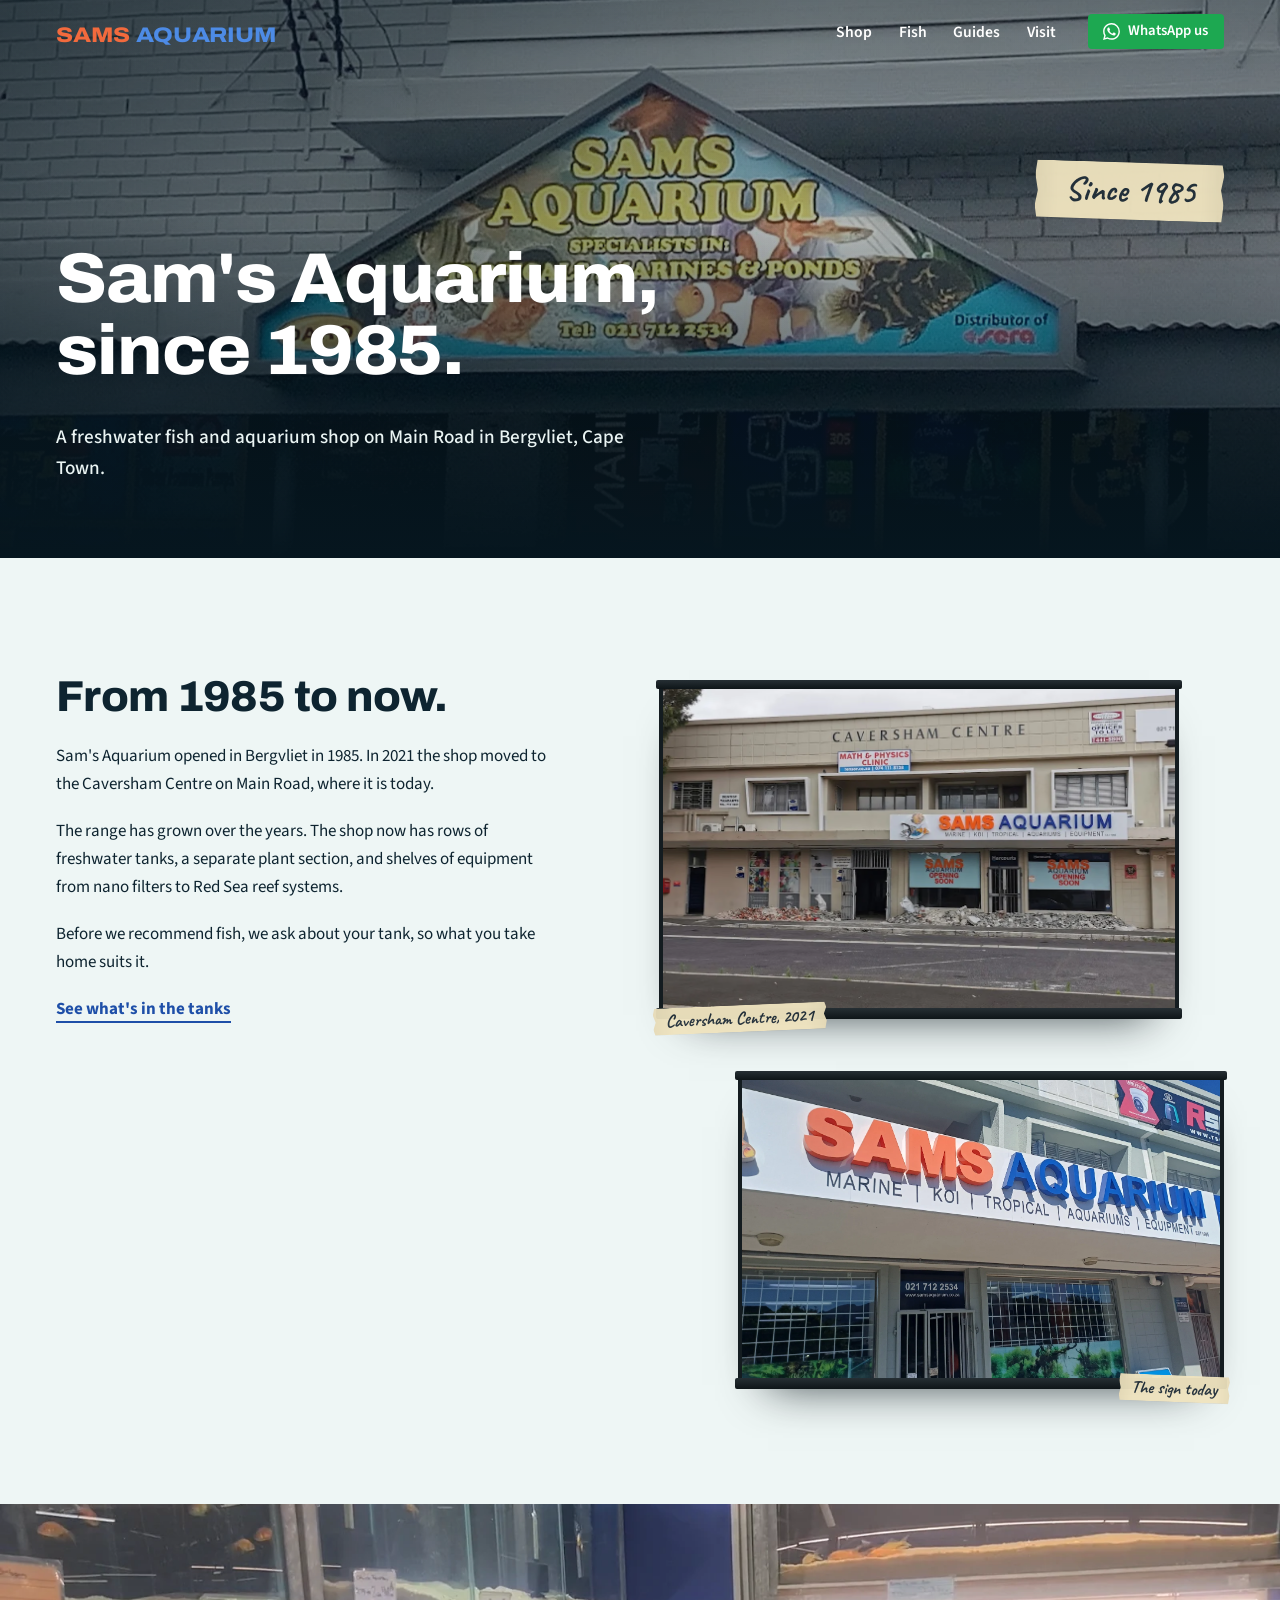
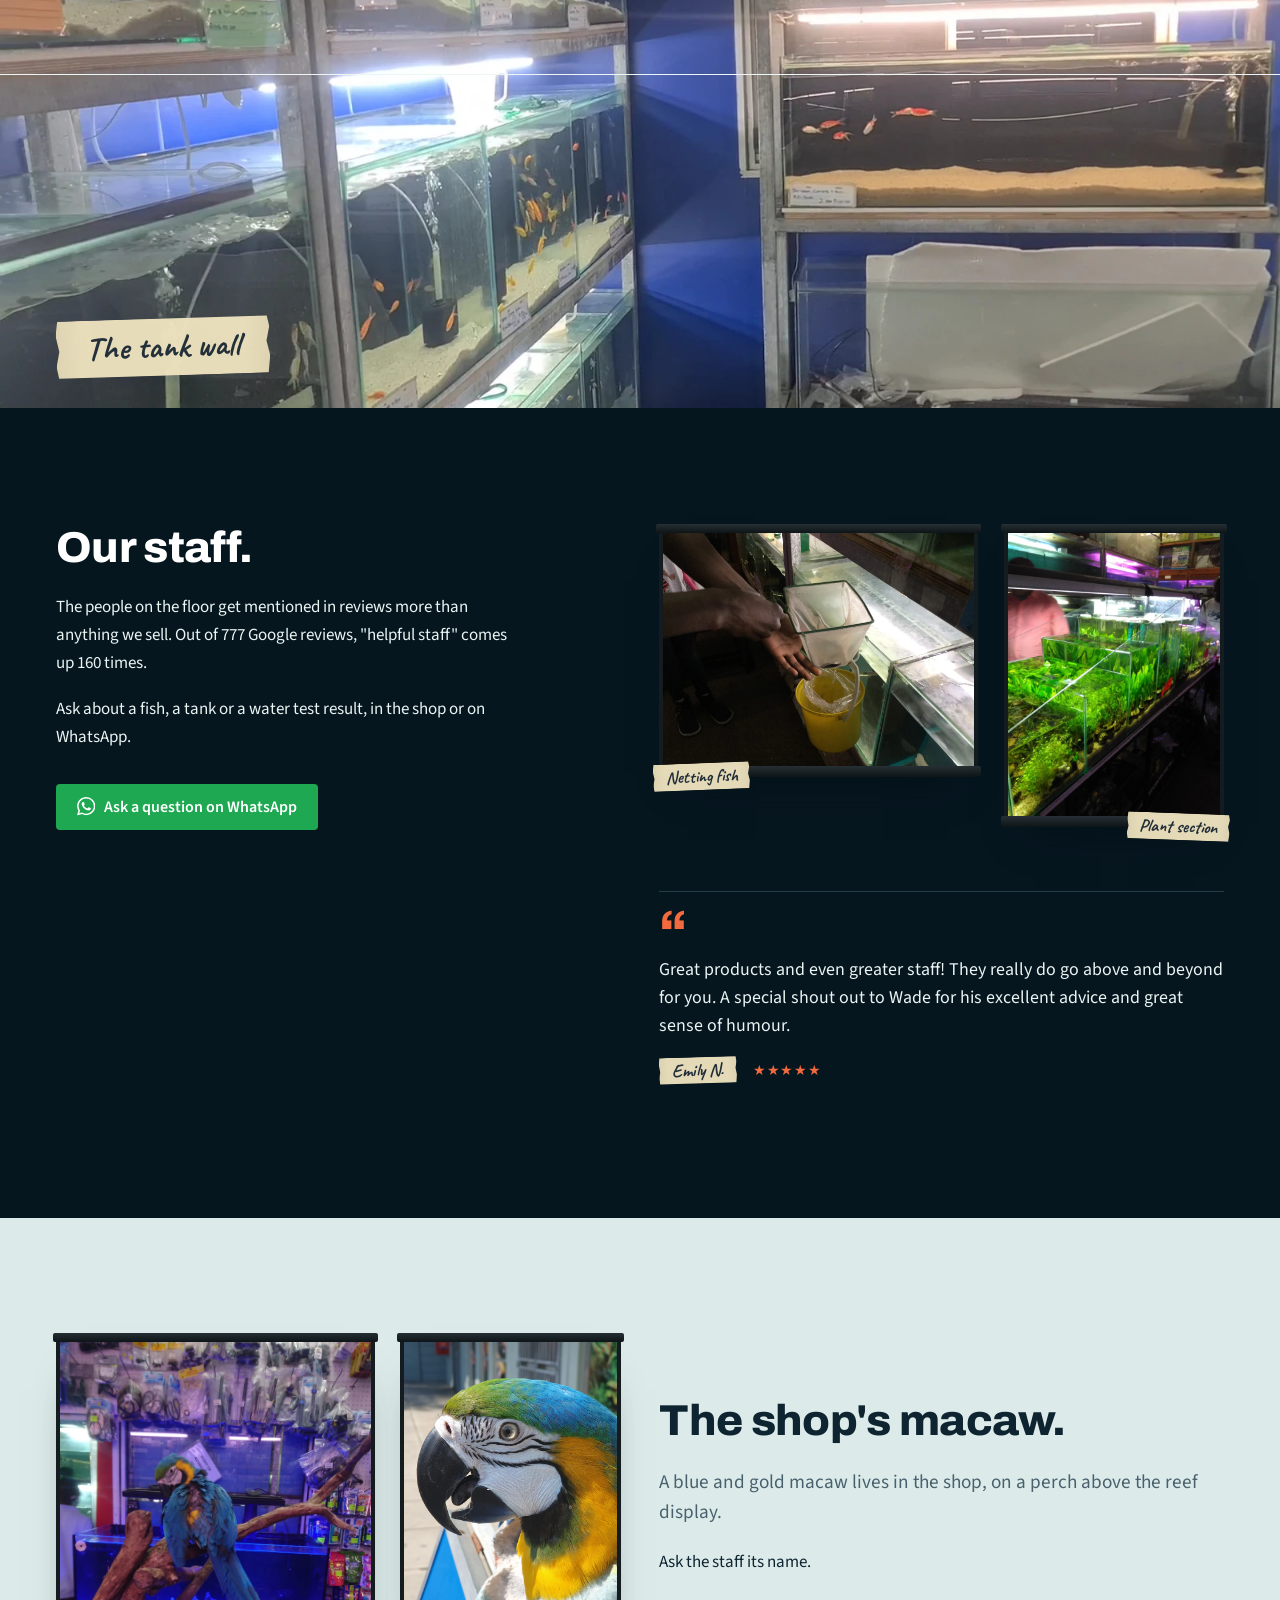
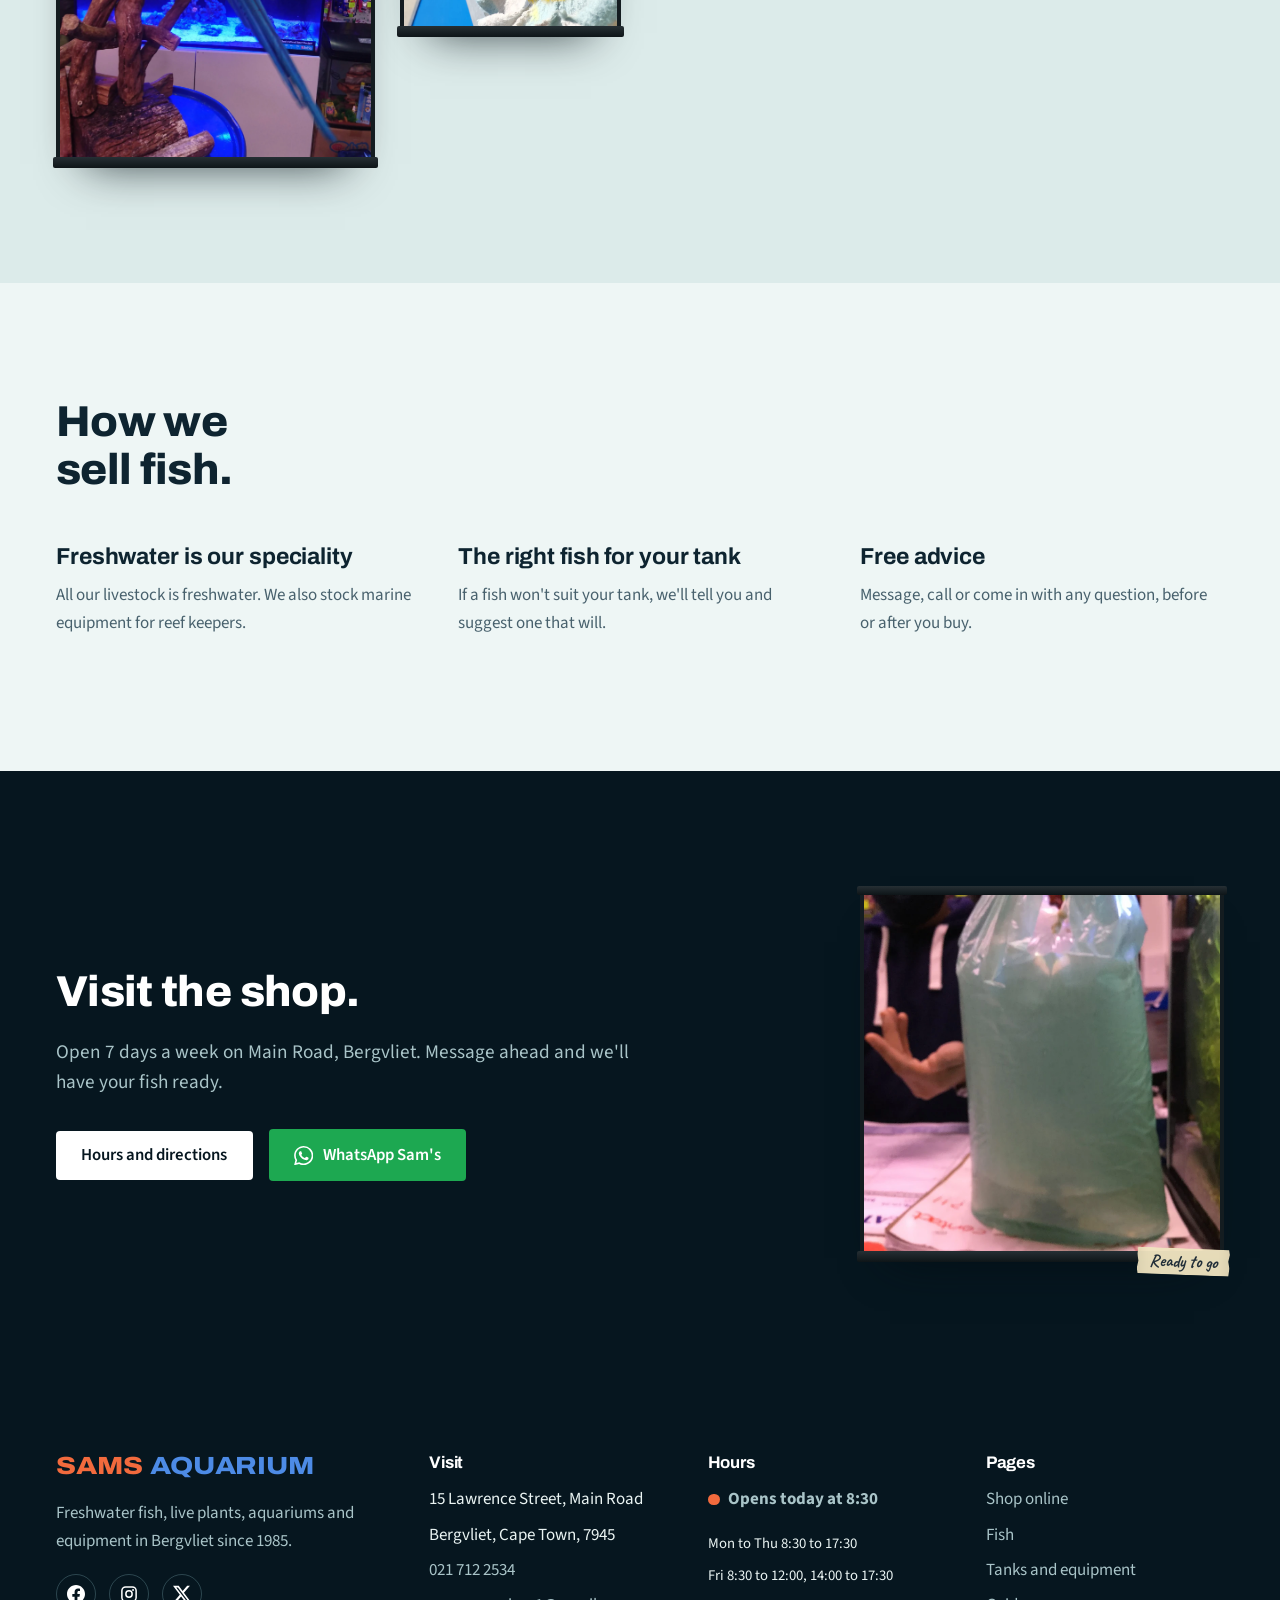
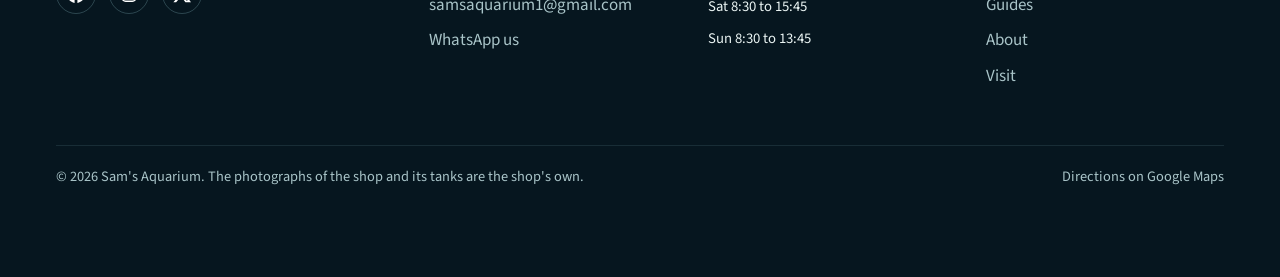
==== commit 0680c6ff: "Add link preview cards for every page Each page now has a 1200x630 JPEG preview card (the wordmark i" ====
--- a/about.html
+++ b/about.html
@@ -10,9 +10,17 @@
 <meta property="og:type" content="website">
 <meta property="og:title" content="About Sam's Aquarium, Bergvliet">
 <meta property="og:description" content="A freshwater fish and aquarium shop on Main Road, Bergvliet, since 1985.">
-<meta property="og:image" content="https://samsaquarium.co.za/assets/img/storefront-old-sign.webp">
+<meta property="og:image" content="https://skyeh01.github.io/sams-aquarium/assets/img/share/about.jpg">
+<meta property="og:image:width" content="1200">
+<meta property="og:image:height" content="630">
+<meta property="og:image:alt" content="The Sam's Aquarium sign on Main Road, Bergvliet. A Bergvliet fish shop since 1985.">
+<meta property="og:url" content="https://skyeh01.github.io/sams-aquarium/about.html">
+<meta property="og:site_name" content="Sam's Aquarium">
+<meta name="twitter:card" content="summary_large_image">
+<meta property="og:locale" content="en_ZA">
 <meta name="theme-color" content="#06161f">
 <link rel="icon" href="data:image/svg+xml,%3Csvg xmlns='http://www.w3.org/2000/svg' viewBox='0 0 40 40'%3E%3Ccircle cx='20' cy='20' r='20' fill='%230b2a38'/%3E%3Cpath d='M6 20C10 13 17 10 23 11c4 1 7 4 9 7l5-5v14l-5-5c-2 3-5 6-9 7C17 30 10 27 6 20z' fill='%23f26a3d'/%3E%3Ccircle cx='12' cy='18' r='1.8' fill='%2306161f'/%3E%3C/svg%3E">
+<link rel="apple-touch-icon" href="assets/img/share/apple-touch-icon.png">
 <link rel="preconnect" href="https://fonts.googleapis.com">
 <link rel="preconnect" href="https://fonts.gstatic.com" crossorigin>
 <link href="https://fonts.googleapis.com/css2?family=Archivo:wdth,wght@94..112,600..800&family=Source+Sans+3:ital,wght@0,400..700;1,400..700&family=Caveat:wght@500..700&display=swap" rel="stylesheet">
